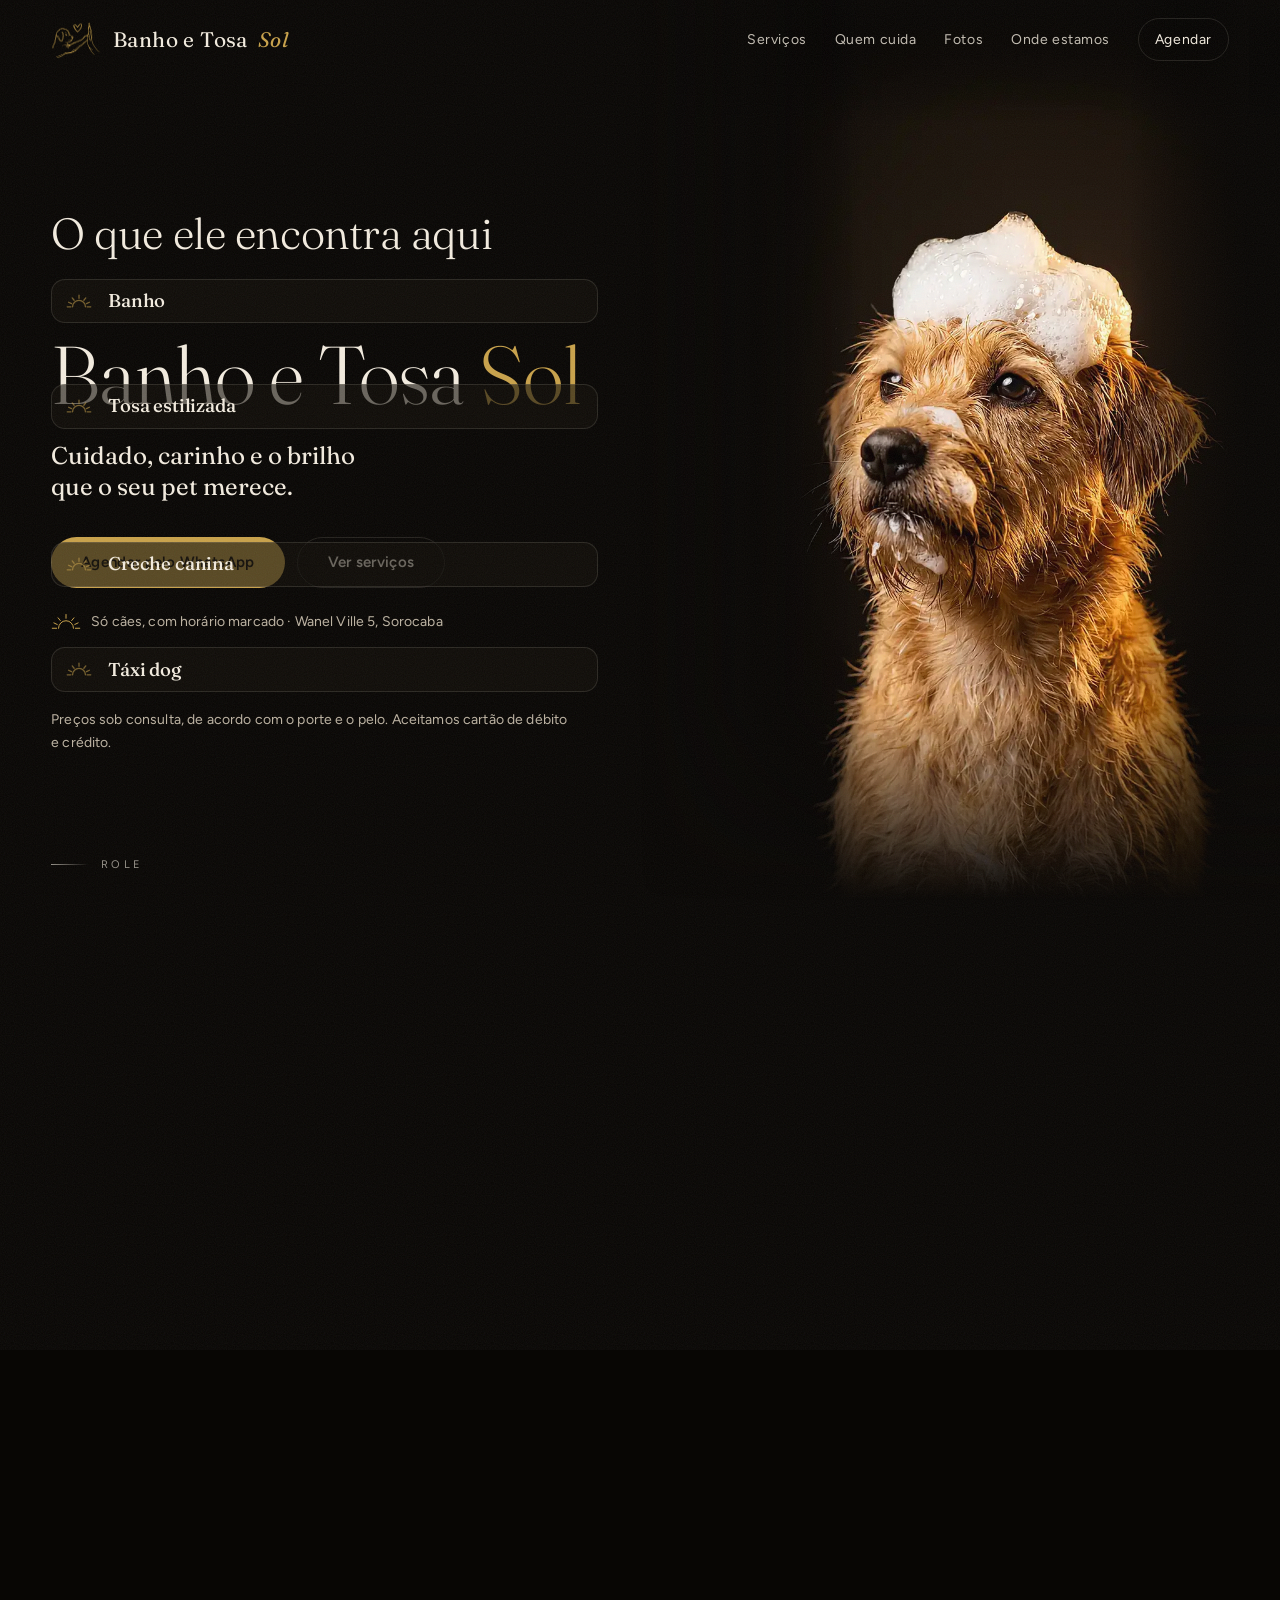
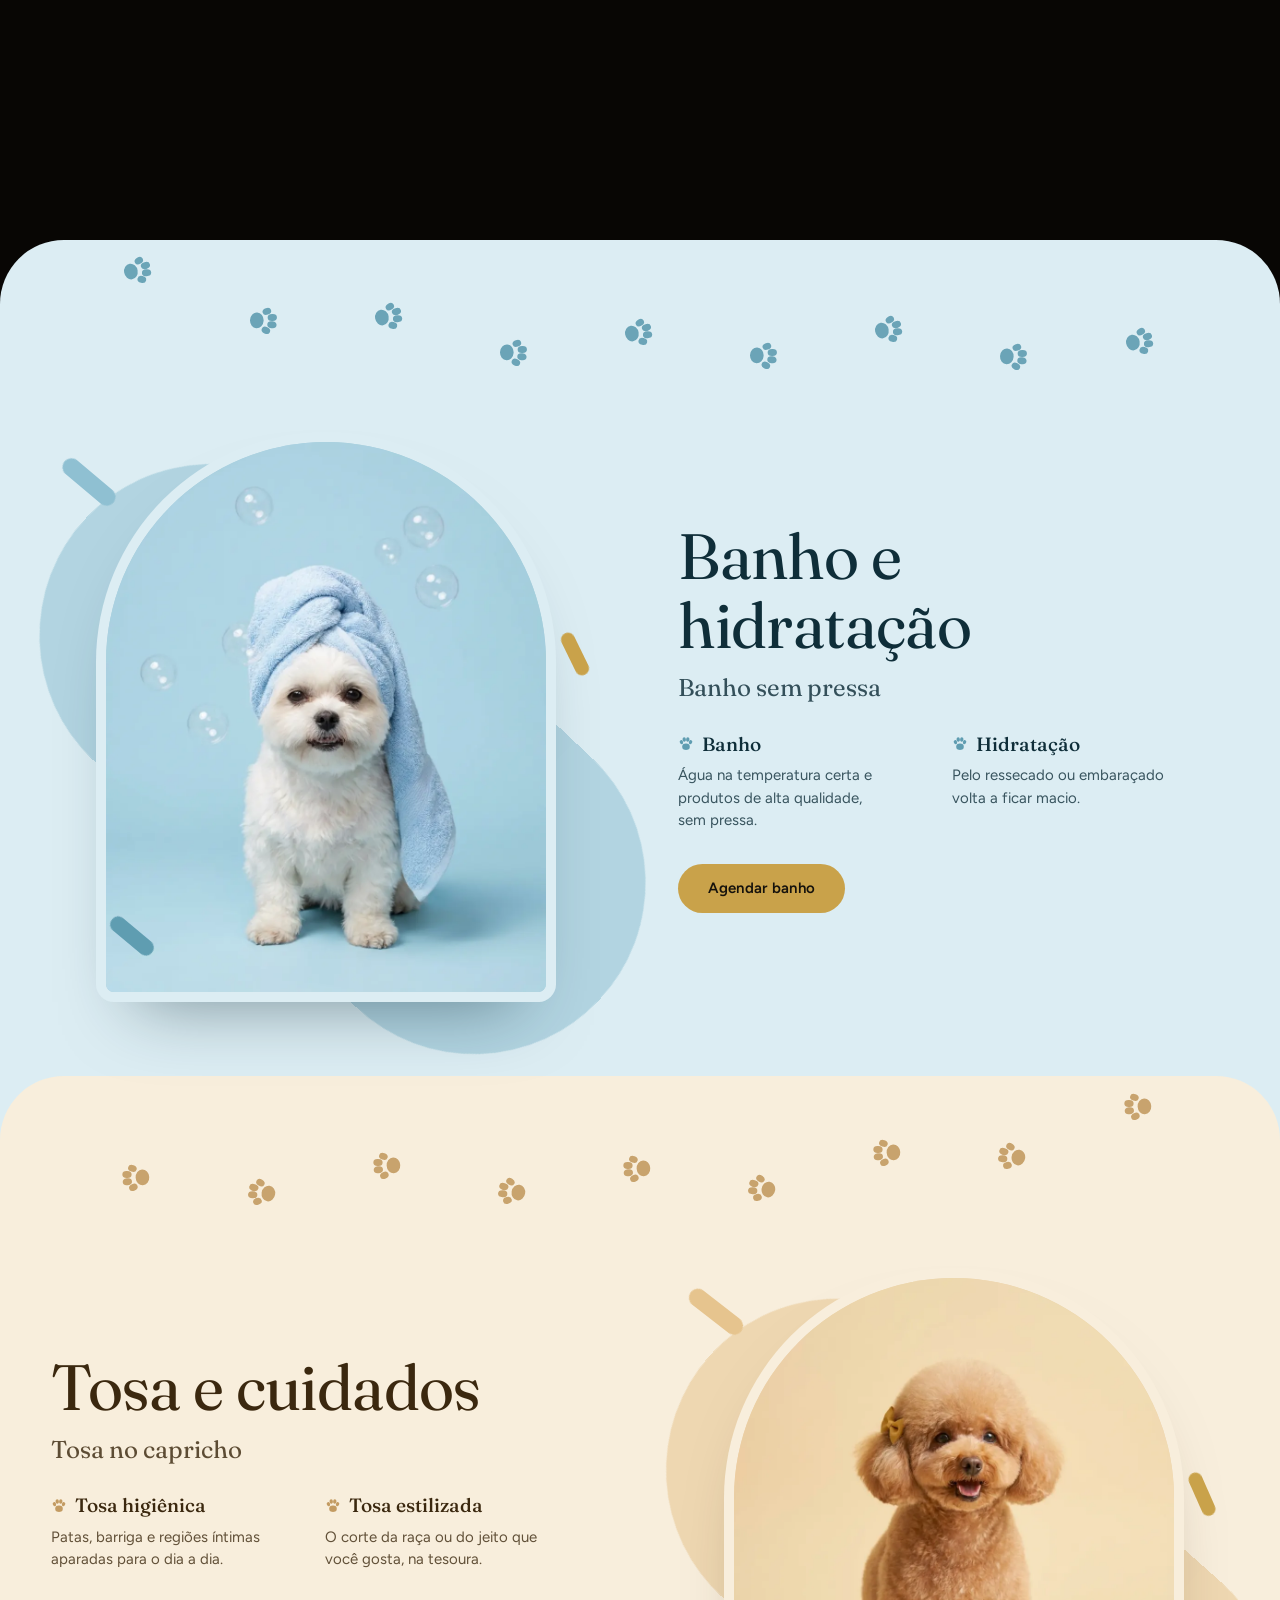
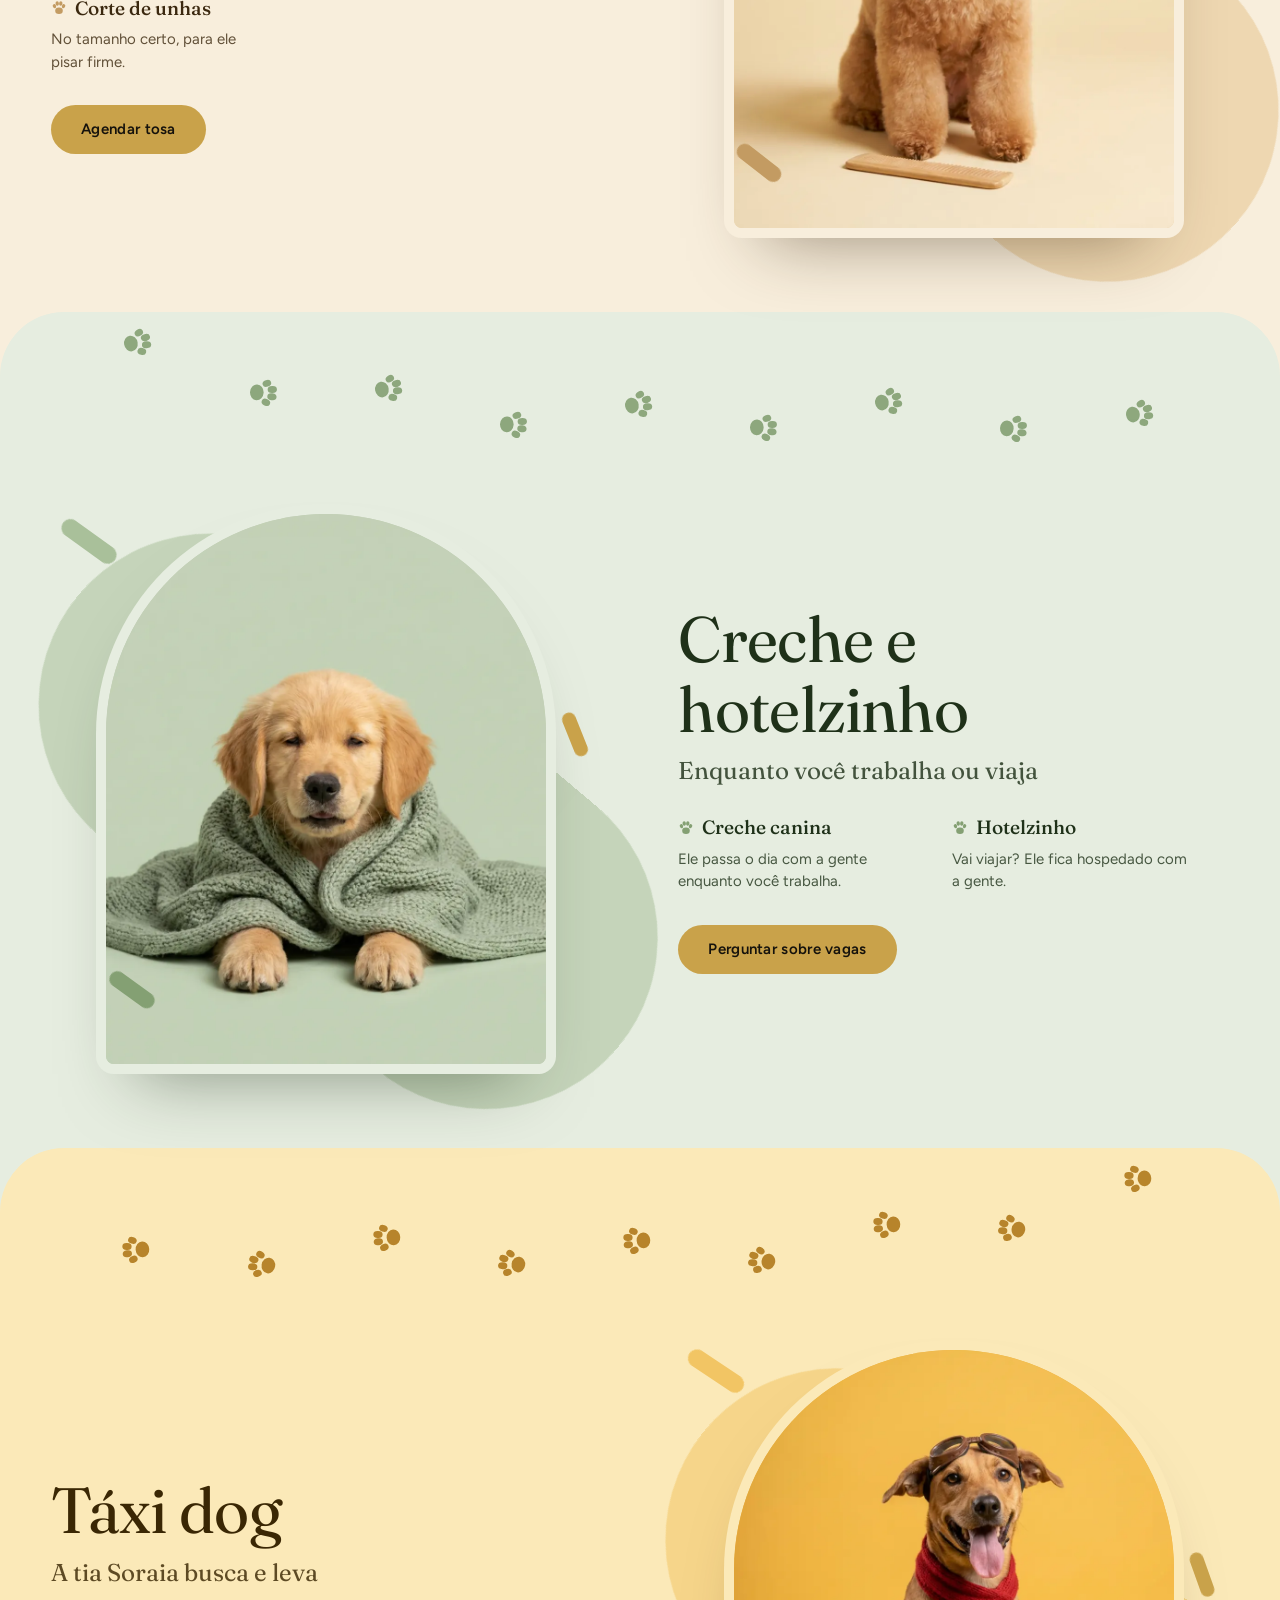
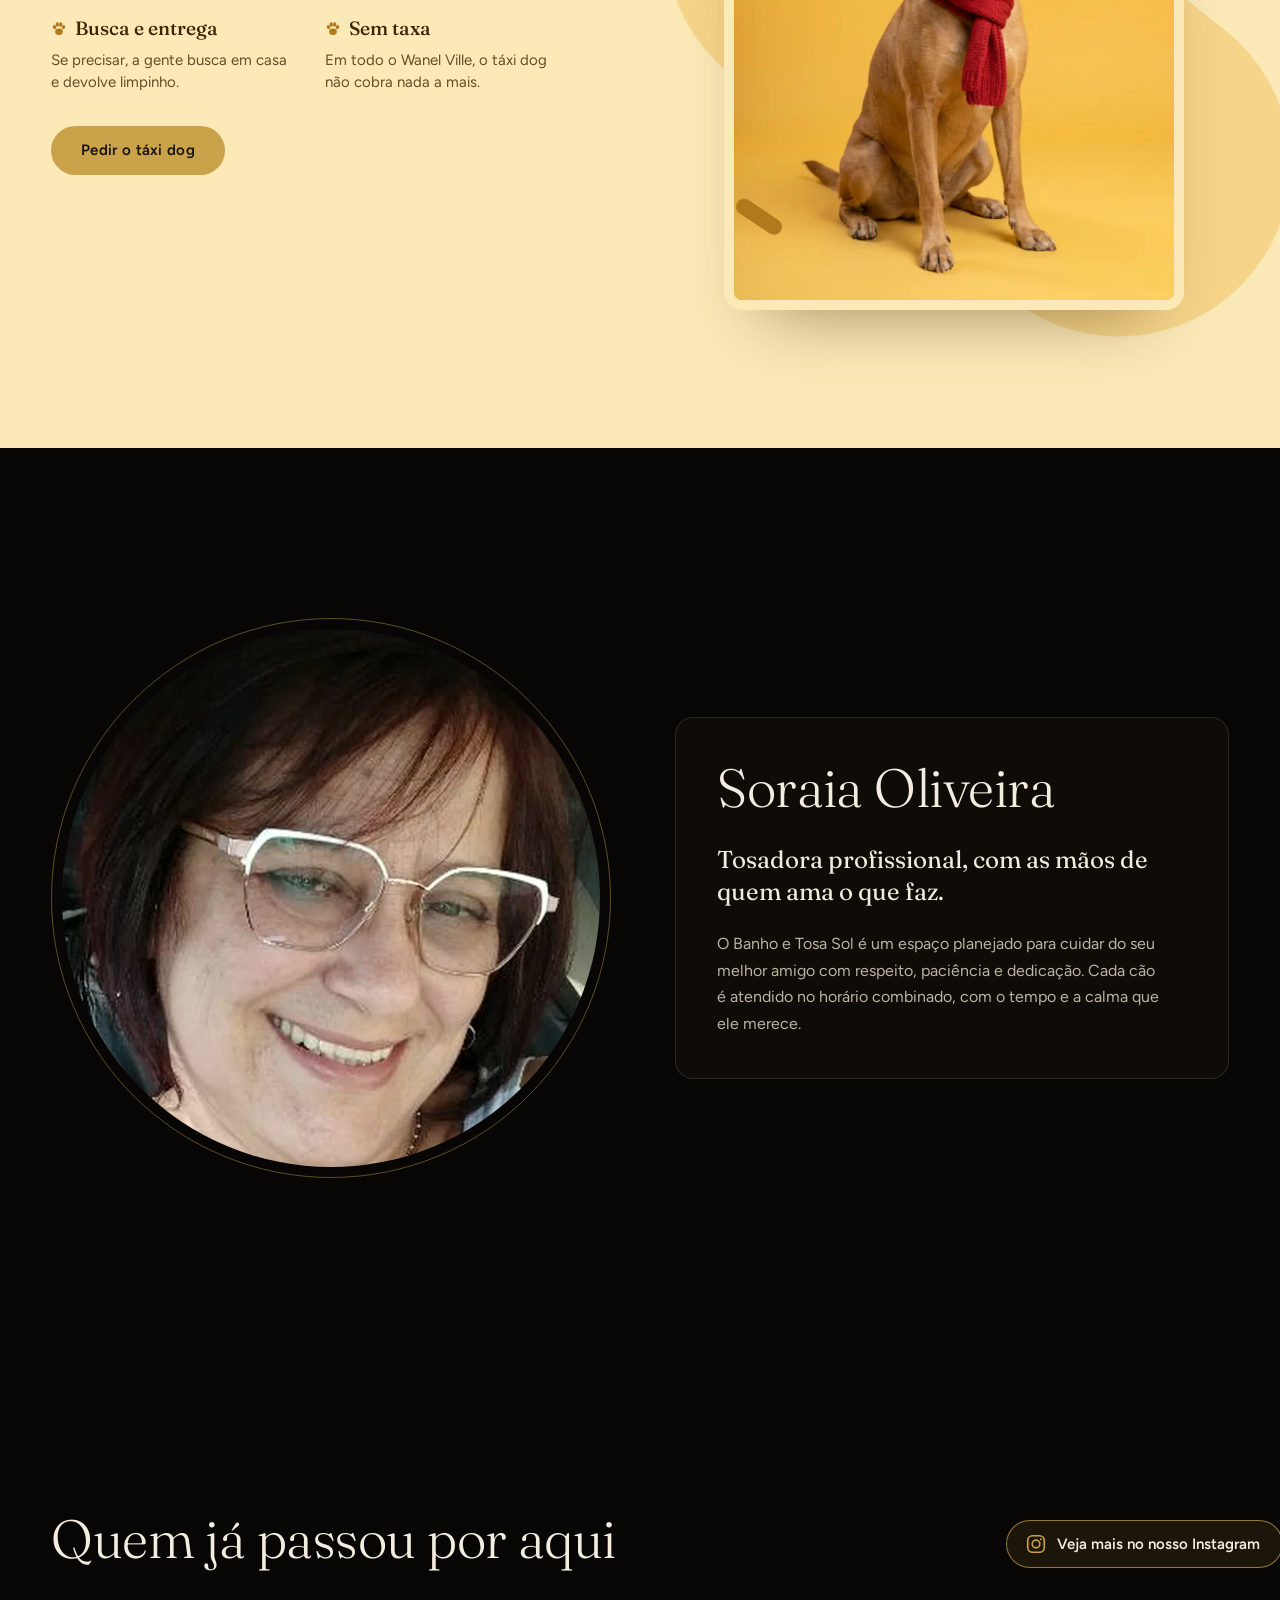
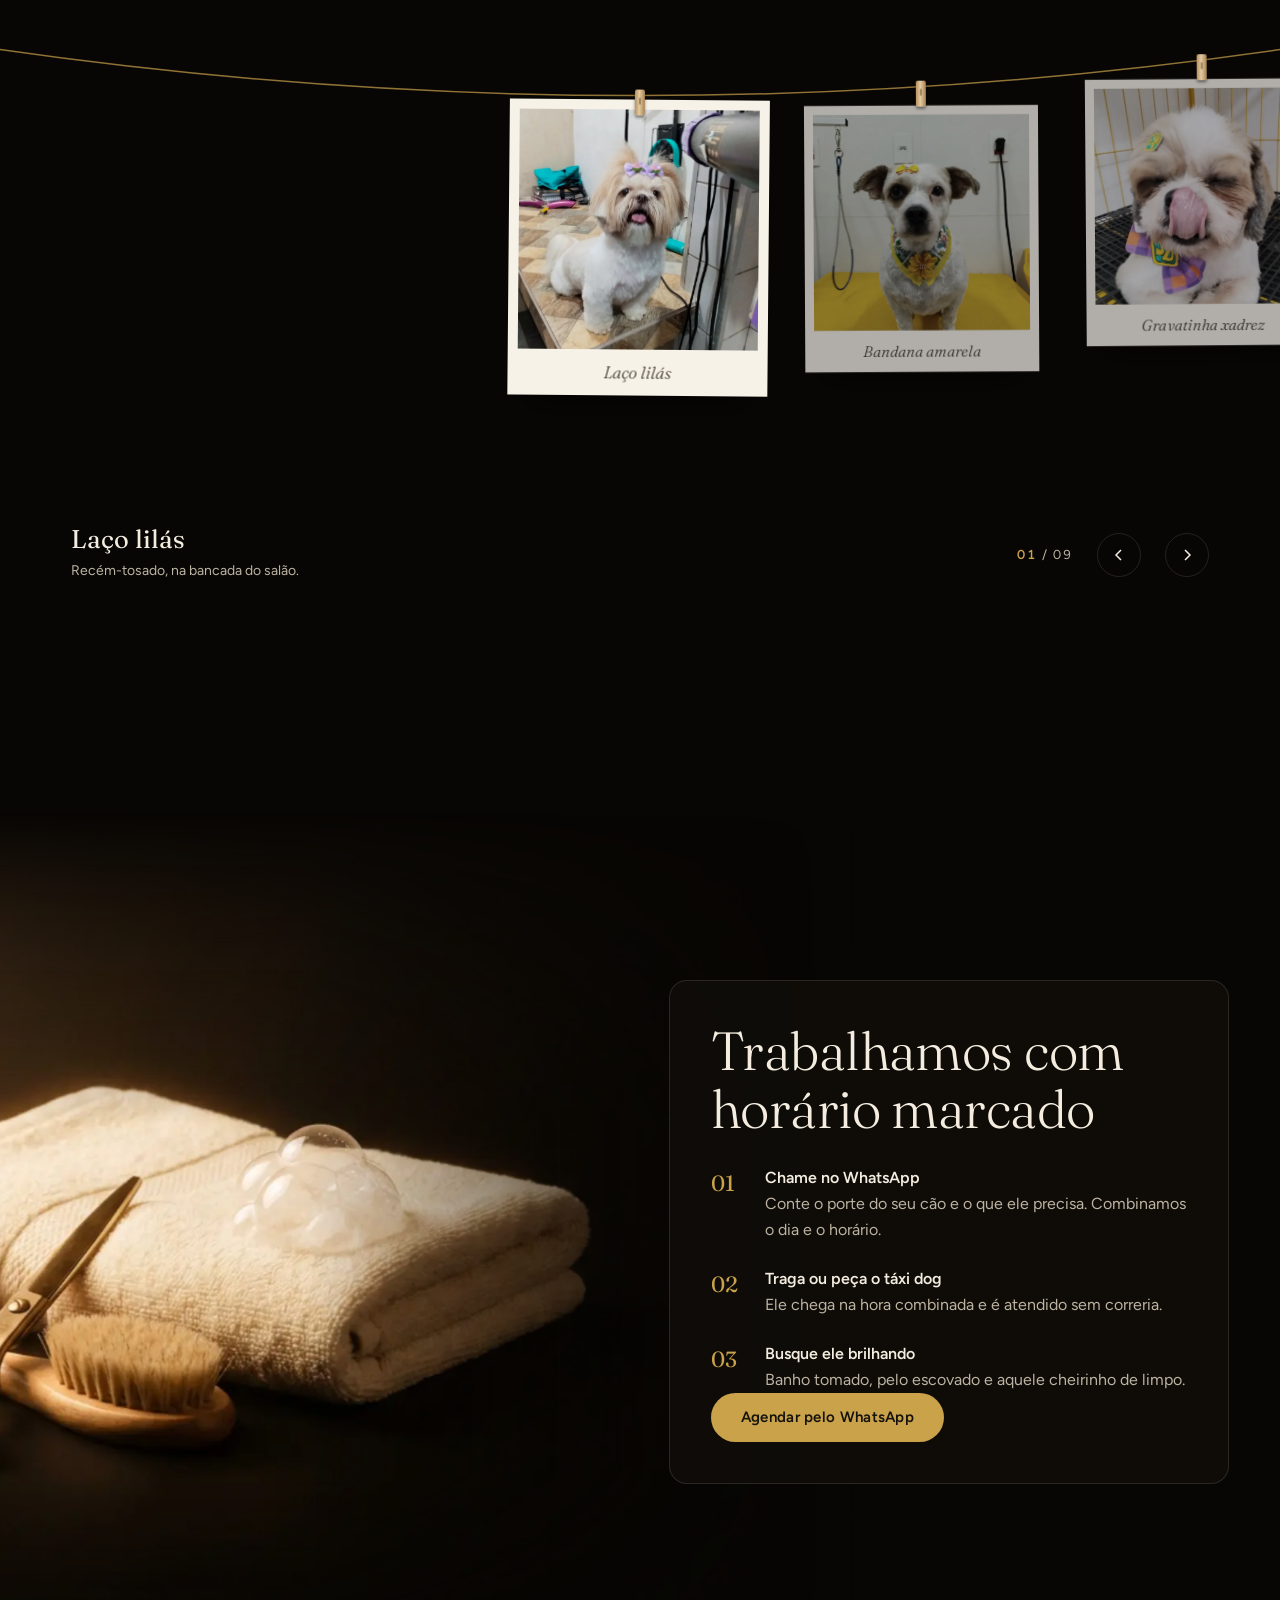
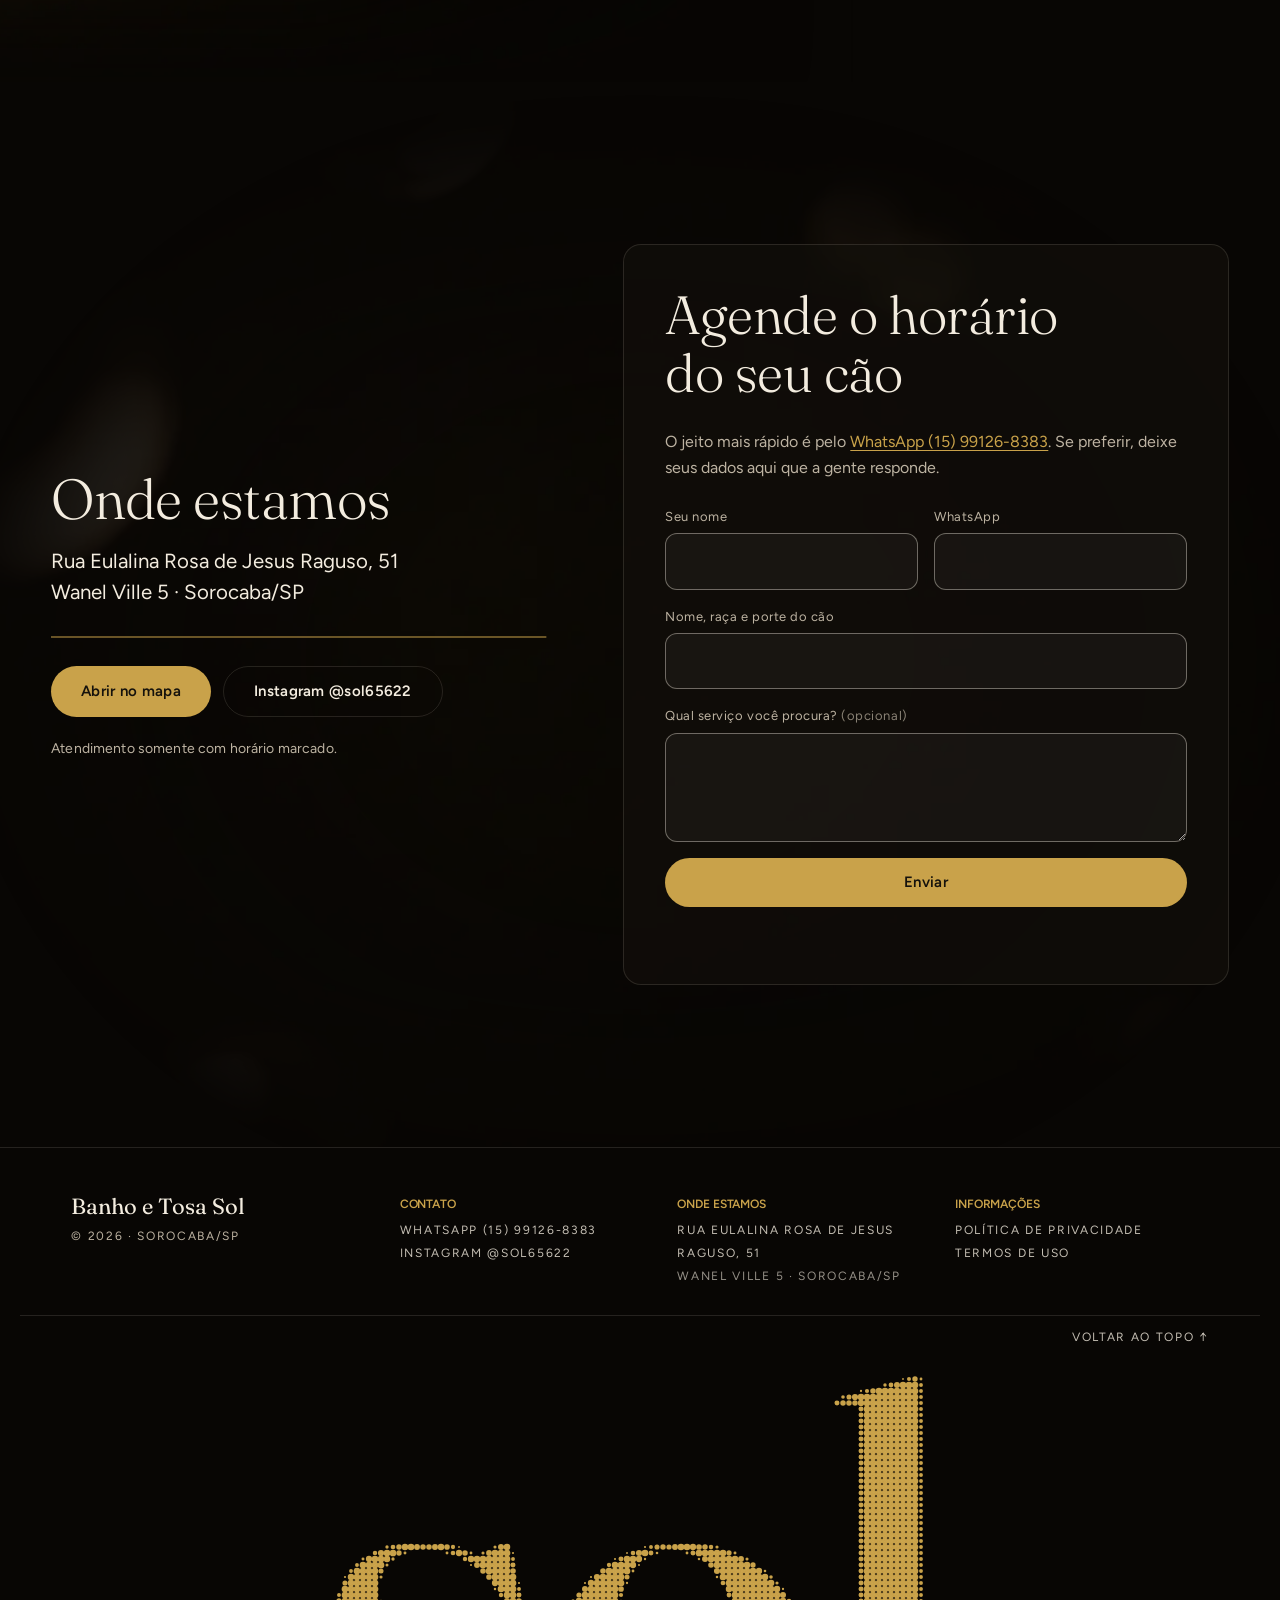
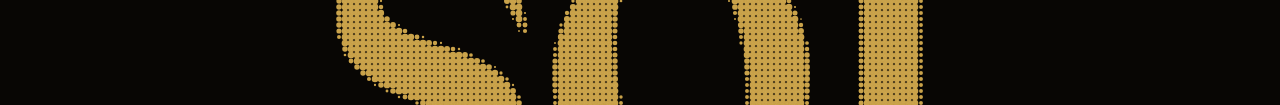
==== index.html @ e23029cb "Visual: varal de polaroids, mural dos tutores e rodapé com a palavra em retícula - Galeria vira um v" ====
<!doctype html>
<html lang="pt-BR">
<head>
  <meta charset="utf-8">
  <meta name="viewport" content="width=device-width, initial-scale=1, viewport-fit=cover">
  <title>Banho e tosa para cães em Sorocaba | Banho e Tosa Sol</title>
  <meta name="description" content="Banho, tosa higiênica e estilizada, hidratação, corte de unhas, creche, hotelzinho e táxi dog para cães. Atendimento com horário marcado no Wanel Ville 5, Sorocaba/SP.">
  <meta property="og:title" content="Banho e tosa para cães em Sorocaba | Banho e Tosa Sol">
  <meta property="og:description" content="Cuidado, carinho e o brilho que o seu pet merece. Banho e tosa para cães no Wanel Ville 5, Sorocaba.">
  <!-- Endereço do ar: se mudar de domínio, trocar aqui, no canonical e no og:image -->
  <link rel="canonical" href="https://banhoetosasol.netlify.app/">
  <meta property="og:url" content="https://banhoetosasol.netlify.app/">
  <meta property="og:image" content="https://banhoetosasol.netlify.app/assets/img/og.jpg">
  <meta property="og:image:width" content="1200">
  <meta property="og:image:height" content="630">
  <meta property="og:type" content="website">
  <meta property="og:locale" content="pt_BR">
  <meta name="theme-color" content="#080604">
  <link rel="icon" href="assets/favicon.png" type="image/png">
  <link rel="preconnect" href="https://fonts.googleapis.com">
  <link rel="preconnect" href="https://fonts.gstatic.com" crossorigin>
  <!-- Fontes sem segurar a primeira tela: o texto aparece na fonte do sistema e troca quando a fonte chega -->
  <link rel="preload" as="style" href="https://fonts.googleapis.com/css2?family=Fraunces:ital,opsz,wght@0,9..144,300;0,9..144,500;1,9..144,300&family=Figtree:wght@400;500;600&display=swap">
  <link rel="stylesheet" href="https://fonts.googleapis.com/css2?family=Fraunces:ital,opsz,wght@0,9..144,300;0,9..144,500;1,9..144,300&family=Figtree:wght@400;500;600&display=swap" media="print" onload="this.media='all'">
  <noscript><link rel="stylesheet" href="https://fonts.googleapis.com/css2?family=Fraunces:ital,opsz,wght@0,9..144,300;0,9..144,500;1,9..144,300&family=Figtree:wght@400;500;600&display=swap"></noscript>
  <link rel="preload" as="image" href="assets/frames/desktop/f_0001.webp" media="(min-width: 861px)">
  <link rel="preload" as="image" href="assets/frames/mobile/f_0001.webp" media="(max-width: 860px)">
  <link rel="stylesheet" href="estilo.css">
  <script type="application/ld+json">
  {
    "@context": "https://schema.org",
    "@type": "PetStore",
    "name": "Banho e Tosa Sol",
    "description": "Banho, tosa, hidratação, corte de unhas, creche, hotelzinho e táxi dog para cães, com horário marcado.",
    "url": "https://banhoetosasol.netlify.app/",
    "image": "https://banhoetosasol.netlify.app/assets/img/og.jpg",
    "logo": "https://banhoetosasol.netlify.app/assets/logo-traco.png",
    "paymentAccepted": "Cartão de débito, cartão de crédito",
    "areaServed": "Sorocaba, SP",
    "telephone": "+55 15 99126-8383",
    "address": {
      "@type": "PostalAddress",
      "streetAddress": "Rua Eulalina Rosa de Jesus Raguso, 51, Wanel Ville 5",
      "addressLocality": "Sorocaba",
      "addressRegion": "SP",
      "addressCountry": "BR"
    },
    "sameAs": ["https://instagram.com/sol65622"]
  }
  </script>
</head>
<body>
<a class="pular" href="#main">Pular para o conteúdo</a>

<svg width="0" height="0" style="position:absolute" aria-hidden="true">
  <symbol id="pata" viewBox="0 0 40 40">
    <ellipse cx="20" cy="27" rx="9.5" ry="8.2"/>
    <ellipse cx="8.6" cy="15.5" rx="4.1" ry="5.3" transform="rotate(-22 8.6 15.5)"/>
    <ellipse cx="15.6" cy="8.6" rx="4.2" ry="5.6" transform="rotate(-7 15.6 8.6)"/>
    <ellipse cx="24.4" cy="8.6" rx="4.2" ry="5.6" transform="rotate(7 24.4 8.6)"/>
    <ellipse cx="31.4" cy="15.5" rx="4.1" ry="5.3" transform="rotate(22 31.4 15.5)"/>
  </symbol>
  <symbol id="sol" viewBox="0 0 48 28">
    <g fill="none" stroke="currentColor" stroke-width="1.6" stroke-linecap="round">
      <path d="M12 24a12 12 0 0 1 24 0"/>
      <path d="M24 2v6M11.3 7.3l3.6 4.4M36.7 7.3l-3.6 4.4M4.6 15.4l5.4 2.6M43.4 15.4 38 18M2 24h7M39 24h7"/>
    </g>
  </symbol>
</svg>

<header class="topo">
  <a href="#inicio" class="marca" aria-label="Banho e Tosa Sol, início">
    <img src="assets/logo-traco.png" alt="" class="marca-logo" width="200" height="153">
    <span class="marca-texto">Banho e Tosa <em>Sol</em></span>
  </a>
  <nav class="menu" aria-label="Seções">
    <a href="#servicos">Serviços</a>
    <a href="#quem-cuida">Quem cuida</a>
    <a href="#galeria">Fotos</a>
    <a href="#onde">Onde estamos</a>
    <a href="#contato" class="menu-cta">Agendar</a>
  </nav>
</header>

<main id="main" tabindex="-1">

  <!-- PALCO: o cachorro fica fixo à direita; a rolagem toca o vídeo em que os olhos descem
       acompanhando os cards de serviço que entram à esquerda, de cima para baixo. -->
  <section id="inicio" class="palco" aria-label="Banho e Tosa Sol e serviços">
    <div class="palco-fixo">

      <div class="cao" aria-hidden="true">
        <canvas class="cao-canvas"></canvas>
        <div class="cao-vinheta"></div>
      </div>

      <div class="palco-texto">
        <div class="abertura" data-ate="0.14">
          <h1>Banho e Tosa <span class="ouro">Sol</span></h1>
          <p class="apoio">Cuidado, carinho e o brilho que o seu pet merece.</p>
          <div class="acoes">
            <a class="botao" data-whats href="#contato">Agendar pelo WhatsApp</a>
            <a class="botao botao--linha" href="#servicos">Ver serviços</a>
          </div>
          <p class="nota"><svg class="sol-icone"><use href="#sol"/></svg>Só cães, com horário marcado · Wanel Ville 5, Sorocaba</p>
        </div>

        <div id="servicos" class="servicos" data-de="0.16">
          <div class="servicos-cabeca">
            <h2>O que ele encontra aqui</h2>
          </div>
          <ol class="lista-servicos">
            <li class="servico"><h3>Banho</h3><p><span>Água na temperatura certa e produtos de alta qualidade, sem pressa.</span></p></li>
            <li class="servico"><h3>Tosa higiênica</h3><p><span>Patas, barriga e regiões íntimas aparadas para o dia a dia ficar mais limpo.</span></p></li>
            <li class="servico"><h3>Tosa estilizada</h3><p><span>O corte da raça ou do jeito que você gosta, feito com tesoura e capricho.</span></p></li>
            <li class="servico"><h3>Hidratação</h3><p><span>Para o pelo ressecado ou embaraçado voltar a ficar macio.</span></p></li>
            <li class="servico"><h3>Corte de unhas</h3><p><span>Unhas no tamanho certo, para ele pisar firme e sem desconforto.</span></p></li>
            <li class="servico"><h3>Creche canina</h3><p><span>Seu cão passa o dia com a gente enquanto você trabalha.</span></p></li>
            <li class="servico"><h3>Hotelzinho</h3><p><span>Vai viajar? Ele fica hospedado com a gente.</span></p></li>
            <li class="servico"><h3>Táxi dog</h3><p><span>Se precisar, a tia Soraia busca e leva o seu cão. Sem taxa no Wanel Ville.</span></p></li>
          </ol>
          <p class="nota servicos-nota">Preços sob consulta, de acordo com o porte e o pelo. Aceitamos cartão de débito e crédito.</p>
        </div>
      </div>

      <div class="dica" aria-hidden="true"><span></span>role</div>
    </div>
  </section>

  <!-- CAPÍTULOS: cada grupo de serviço num "cômodo" colorido; trilha de patinhas na passagem -->
  <section class="capitulos" aria-label="Serviços em detalhe">
    <article class="cap cap--banho" aria-labelledby="cap-banho-titulo">
      <div class="trilha" aria-hidden="true"></div>
      <div class="cap-grade">
        <figure class="cap-foto"><span class="cap-capsula" aria-hidden="true"></span><span class="cap-pilula cap-pilula--1" aria-hidden="true"></span><span class="cap-pilula cap-pilula--2" aria-hidden="true"></span><span class="cap-pilula cap-pilula--3" aria-hidden="true"></span><div class="cap-arco"><img src="assets/img/cap-banho.webp" alt="Shih-tzu branco com uma toalha azul enrolada como turbante, cercado de bolhas de sabão" width="960" height="1200" loading="lazy" decoding="async"></div></figure>
        <div class="cap-texto">
          <h2 id="cap-banho-titulo">Banho e hidratação</h2>
          <p class="cap-lema">Banho sem pressa</p>
          <dl class="cap-servicos"><div><dt>Banho</dt><dd>Água na temperatura certa e produtos de alta qualidade, sem pressa.</dd></div><div><dt>Hidratação</dt><dd>Pelo ressecado ou embaraçado volta a ficar macio.</dd></div></dl>
          <a class="botao botao--tinta" data-whats data-msg="Olá! Quero agendar um banho para o meu cão." href="#contato">Agendar banho</a>
        </div>
      </div>
    </article>
    <article class="cap cap--tosa cap--inverso" aria-labelledby="cap-tosa-titulo">
      <div class="trilha" aria-hidden="true"></div>
      <div class="cap-grade">
        <figure class="cap-foto"><span class="cap-capsula" aria-hidden="true"></span><span class="cap-pilula cap-pilula--1" aria-hidden="true"></span><span class="cap-pilula cap-pilula--2" aria-hidden="true"></span><span class="cap-pilula cap-pilula--3" aria-hidden="true"></span><div class="cap-arco"><img src="assets/img/cap-tosa.webp" alt="Poodle caramelo recém-tosado, com um lacinho amarelo, sentado ao lado de um pente de madeira" width="960" height="1200" loading="lazy" decoding="async"></div></figure>
        <div class="cap-texto">
          <h2 id="cap-tosa-titulo">Tosa e cuidados</h2>
          <p class="cap-lema">Tosa no capricho</p>
          <dl class="cap-servicos"><div><dt>Tosa higiênica</dt><dd>Patas, barriga e regiões íntimas aparadas para o dia a dia.</dd></div><div><dt>Tosa estilizada</dt><dd>O corte da raça ou do jeito que você gosta, na tesoura.</dd></div><div><dt>Corte de unhas</dt><dd>No tamanho certo, para ele pisar firme.</dd></div></dl>
          <a class="botao botao--tinta" data-whats data-msg="Olá! Quero agendar uma tosa para o meu cão." href="#contato">Agendar tosa</a>
        </div>
      </div>
    </article>
    <article class="cap cap--creche" aria-labelledby="cap-creche-titulo">
      <div class="trilha" aria-hidden="true"></div>
      <div class="cap-grade">
        <figure class="cap-foto"><span class="cap-capsula" aria-hidden="true"></span><span class="cap-pilula cap-pilula--1" aria-hidden="true"></span><span class="cap-pilula cap-pilula--2" aria-hidden="true"></span><span class="cap-pilula cap-pilula--3" aria-hidden="true"></span><div class="cap-arco"><img src="assets/img/cap-creche.webp" alt="Filhote de golden retriever enrolado numa manta verde de tricô, quase dormindo" width="960" height="1200" loading="lazy" decoding="async"></div></figure>
        <div class="cap-texto">
          <h2 id="cap-creche-titulo">Creche e hotelzinho</h2>
          <p class="cap-lema">Enquanto você trabalha ou viaja</p>
          <dl class="cap-servicos"><div><dt>Creche canina</dt><dd>Ele passa o dia com a gente enquanto você trabalha.</dd></div><div><dt>Hotelzinho</dt><dd>Vai viajar? Ele fica hospedado com a gente.</dd></div></dl>
          <a class="botao botao--tinta" data-whats data-msg="Olá! Quero saber sobre vagas na creche ou no hotelzinho." href="#contato">Perguntar sobre vagas</a>
        </div>
      </div>
    </article>
    <article class="cap cap--taxi cap--inverso" aria-labelledby="cap-taxi-titulo">
      <div class="trilha" aria-hidden="true"></div>
      <div class="cap-grade">
        <figure class="cap-foto"><span class="cap-capsula" aria-hidden="true"></span><span class="cap-pilula cap-pilula--1" aria-hidden="true"></span><span class="cap-pilula cap-pilula--2" aria-hidden="true"></span><span class="cap-pilula cap-pilula--3" aria-hidden="true"></span><div class="cap-arco"><img src="assets/img/cap-taxi.webp" alt="Vira-lata caramelo de óculos de aviador na cabeça e lencinho vermelho, pronto para passear" width="960" height="1200" loading="lazy" decoding="async"></div></figure>
        <div class="cap-texto">
          <h2 id="cap-taxi-titulo">Táxi dog</h2>
          <p class="cap-lema">A tia Soraia busca e leva</p>
          <dl class="cap-servicos"><div><dt>Busca e entrega</dt><dd>Se precisar, a gente busca em casa e devolve limpinho.</dd></div><div><dt>Sem taxa</dt><dd>Em todo o Wanel Ville, o táxi dog não cobra nada a mais.</dd></div></dl>
          <a class="botao botao--tinta" data-whats data-msg="Olá! Quero pedir o táxi dog para o meu cão." href="#contato">Pedir o táxi dog</a>
        </div>
      </div>
    </article>
  </section>

  <!-- QUEM CUIDA -->
  <section id="quem-cuida" class="secao">
    <div class="secao-grade secao-grade--retrato">
      <figure class="retrato revelar">
        <img src="assets/img/soraia.webp" alt="Soraia Oliveira, tosadora do Banho e Tosa Sol, sorrindo" width="720" height="720" loading="lazy">
      </figure>
      <div class="painel revelar">
        <h2>Soraia Oliveira</h2>
        <p class="destaque">Tosadora profissional, com as mãos de quem ama o que faz.</p>
        <p>O Banho e Tosa Sol é um espaço planejado para cuidar do seu melhor amigo com respeito, paciência e dedicação. Cada cão é atendido no horário combinado, com o tempo e a calma que ele merece.</p>
      </div>
    </div>
  </section>

  <!-- GALERIA: fotos de clientes (trocar cada .foto--vazia por uma foto real, ver comentário abaixo) -->
  <section id="galeria" class="secao secao--galeria" aria-labelledby="galeria-titulo">
    <div class="galeria-cabeca">
      <h2 id="galeria-titulo">Quem já passou por aqui</h2>
      <div class="galeria-controles">
        <a class="galeria-insta" href="https://instagram.com/sol65622" target="_blank" rel="noopener"><svg viewBox="0 0 24 24" aria-hidden="true"><rect x="3" y="3" width="18" height="18" rx="5.2"/><circle cx="12" cy="12" r="4.2"/><circle cx="17.3" cy="6.7" r="1.1" class="ponto"/></svg>Veja mais no nosso Instagram</a>
</div>
    </div>
    <!-- VARAL: as fotos ficam penduradas num fio que cede no meio. Para trocar uma foto, troque o <figure> inteiro
         (a imagem fica cortada num quadrado pelo meio; o texto da margem é a <figcaption>, a legenda vai em data-legenda). -->
    <div class="varal" tabindex="0" role="region" aria-roledescription="carrossel" aria-label="Fotos de cães atendidos e posts de datas especiais">
      <svg class="varal-fio" aria-hidden="true"><path fill="none" stroke-width="1.5" stroke-linecap="round"/></svg>
      <figure class="varal-foto" data-legenda="Recém-tosado, na bancada do salão.">
        <div class="varal-papel"><div class="varal-img"><img src="assets/img/galeria/p01.webp" alt="Shih-tzu de pelo claro com laço lilás, recém-tosado, sentado na bancada do salão" width="800" height="1000" loading="lazy" decoding="async" draggable="false"></div><figcaption class="varal-nota">Laço lilás</figcaption></div>
        <span class="varal-pregador" aria-hidden="true"></span>
      </figure>
      <figure class="varal-foto" data-legenda="Pronto para ir para casa, ainda na mesa de banho.">
        <div class="varal-papel"><div class="varal-img"><img src="assets/img/galeria/p04.webp" alt="Cão branco de orelhas marrons com bandana amarela, sentado na mesa de banho" width="800" height="1000" loading="lazy" decoding="async" draggable="false"></div><figcaption class="varal-nota">Bandana amarela</figcaption></div>
        <span class="varal-pregador" aria-hidden="true"></span>
      </figure>
      <figure class="varal-foto" data-legenda="Lambendo o focinho depois do banho.">
        <div class="varal-papel"><div class="varal-img"><img src="assets/img/galeria/p05.webp" alt="Shih-tzu branco e caramelo lambendo o focinho, com gravatinha xadrez lilás" width="800" height="1000" loading="lazy" decoding="async" draggable="false"></div><figcaption class="varal-nota">Gravatinha xadrez</figcaption></div>
        <span class="varal-pregador" aria-hidden="true"></span>
      </figure>
      <figure class="varal-foto" data-legenda="De pé na mesa de banho, já escovado.">
        <div class="varal-papel"><div class="varal-img"><img src="assets/img/galeria/p09.webp" alt="Shih-tzu preto e branco com bandana verde, em pé na mesa de banho amarela" width="800" height="1000" loading="lazy" decoding="async" draggable="false"></div><figcaption class="varal-nota">Bandana verde</figcaption></div>
        <span class="varal-pregador" aria-hidden="true"></span>
      </figure>
      <figure class="varal-foto" data-legenda="Chapéu de bruxa e capa laranja no @sol65622.">
        <div class="varal-papel"><div class="varal-img"><img src="assets/img/galeria/p16.webp" alt="Shih-tzu cinza com chapéu de bruxa e capa laranja, em post de Halloween" width="800" height="1000" loading="lazy" decoding="async" draggable="false"></div><figcaption class="varal-nota">Halloween</figcaption></div>
        <span class="varal-pregador" aria-hidden="true"></span>
      </figure>
      <figure class="varal-foto" data-legenda="Gola colorida no post do @sol65622.">
        <div class="varal-papel"><div class="varal-img"><img src="assets/img/galeria/p22.webp" alt="Shih-tzu branco e caramelo com gola colorida, em post de Dia das Crianças" width="800" height="1000" loading="lazy" decoding="async" draggable="false"></div><figcaption class="varal-nota">Dia das Crianças</figcaption></div>
        <span class="varal-pregador" aria-hidden="true"></span>
      </figure>
      <figure class="varal-foto" data-legenda="Chapéu e capa roxos de bruxa.">
        <div class="varal-papel"><div class="varal-img"><img src="assets/img/galeria/p20.webp" alt="Shih-tzu preto e branco com chapéu e capa roxos de bruxa, em post de Halloween" width="800" height="1000" loading="lazy" decoding="async" draggable="false"></div><figcaption class="varal-nota">Halloween</figcaption></div>
        <span class="varal-pregador" aria-hidden="true"></span>
      </figure>
      <figure class="varal-foto" data-legenda="Gravata-borboleta azul e amarela.">
        <div class="varal-papel"><div class="varal-img"><img src="assets/img/galeria/p19.webp" alt="Shih-tzu com gravata-borboleta azul e amarela, em post de Dia dos Pais" width="800" height="1000" loading="lazy" decoding="async" draggable="false"></div><figcaption class="varal-nota">Dia dos Pais</figcaption></div>
        <span class="varal-pregador" aria-hidden="true"></span>
      </figure>
      <figure class="varal-foto" data-legenda="Bandana vermelha no post do @sol65622.">
        <div class="varal-papel"><div class="varal-img"><img src="assets/img/galeria/p21.webp" alt="Shih-tzu com bandana vermelha, em post de Dia dos Pais" width="800" height="1000" loading="lazy" decoding="async" draggable="false"></div><figcaption class="varal-nota">Dia dos Pais</figcaption></div>
        <span class="varal-pregador" aria-hidden="true"></span>
      </figure>
      <div class="varal-barra">
        <div class="varal-cap" aria-hidden="true"></div>
        <span class="varal-conta" aria-hidden="true"></span>
        <button type="button" class="varal-btn" data-dir="-1" aria-label="Foto anterior"><svg viewBox="0 0 16 16" aria-hidden="true"><path d="M10 3 5 8l5 5"/></svg></button>
        <button type="button" class="varal-btn" data-dir="1" aria-label="Próxima foto"><svg viewBox="0 0 16 16" aria-hidden="true"><path d="m6 3 5 5-5 5"/></svg></button>
      </div>
      <div class="sr-only" aria-live="polite"></div>
    </div>
  </section>

  <!-- MURAL: recados dos tutores em polaroids. O conteúdo vem de config.js (depoimentos). -->
  <section id="depoimentos" class="secao secao--mural" aria-labelledby="mural-titulo" hidden>
    <div class="mural-cabeca">
      <h2 id="mural-titulo">Mural dos tutores</h2>
      <p>As fotos e os recados que vocês mandam ficam aqui.<span class="so-mouse"> Arraste para mexer.</span></p>
    </div>
    <ul class="mural"></ul>
  </section>

  <!-- COMO FUNCIONA -->
  <section id="como-funciona" class="secao">
    <img class="arte arte--esquerda" src="assets/img/cuidado.webp" alt="" loading="lazy">
    <div class="secao-grade secao-grade--direita">
      <div class="painel revelar">
        <h2>Trabalhamos com horário marcado</h2>
        <ol class="passos">
          <li><strong>Chame no WhatsApp</strong><span>Conte o porte do seu cão e o que ele precisa. Combinamos o dia e o horário.</span></li>
          <li><strong>Traga ou peça o táxi dog</strong><span>Ele chega na hora combinada e é atendido sem correria.</span></li>
          <li><strong>Busque ele brilhando</strong><span>Banho tomado, pelo escovado e aquele cheirinho de limpo.</span></li>
        </ol>
        <a class="botao" data-whats href="#contato">Agendar pelo WhatsApp</a>
      </div>
    </div>
  </section>

  <!-- ONDE ESTAMOS + CONTATO, lado a lado -->
  <section id="contato" class="secao secao--contato">
    <img class="arte arte--fundo arte--suave" src="assets/img/bolhas.webp" alt="" loading="lazy">
    <div class="contato-grade">
      <div id="onde" class="onde revelar">
        <div class="onde-texto">
          <h2>Onde estamos</h2>
          <address>Rua Eulalina Rosa de Jesus Raguso, 51<br>Wanel Ville 5 · Sorocaba/SP</address>
        </div>
        <svg class="onde-linha" viewBox="0 0 400 2" preserveAspectRatio="none" aria-hidden="true"><line x1="0" y1="1" x2="400" y2="1" pathLength="1"/></svg>
        <div class="onde-acoes">
          <a class="botao" href="https://www.google.com/maps/search/?api=1&query=Rua+Eulalina+Rosa+de+Jesus+Raguso%2C+51%2C+Wanel+Ville+5%2C+Sorocaba+SP" target="_blank" rel="noopener">Abrir no mapa</a>
          <a class="botao botao--linha" href="https://instagram.com/sol65622" target="_blank" rel="noopener">Instagram @sol65622</a>
          <p class="nota">Atendimento somente com horário marcado.</p>
        </div>
      </div>
      <div class="painel painel--form revelar">
        <h2>Agende o horário do seu cão</h2>
        <p>O jeito mais rápido é pelo <a data-whats href="#contato">WhatsApp (15) 99126-8383</a>. Se preferir, deixe seus dados aqui que a gente responde.</p>
        <form class="form" novalidate>
          <div class="campo">
            <label for="f-nome">Seu nome</label>
            <input id="f-nome" name="nome" autocomplete="name" required>
          </div>
          <div class="campo">
            <label for="f-tel">WhatsApp</label>
            <input id="f-tel" name="telefone" type="tel" autocomplete="tel" inputmode="tel" required>
          </div>
          <div class="campo campo--inteiro">
            <label for="f-cao">Nome, raça e porte do cão</label>
            <input id="f-cao" name="cao" autocomplete="off" required>
          </div>
          <div class="campo campo--inteiro">
            <label for="f-msg">Qual serviço você procura? <span class="opcional">(opcional)</span></label>
            <textarea id="f-msg" name="mensagem" rows="3"></textarea>
          </div>
          <input type="text" name="_honey" class="pote" tabindex="-1" autocomplete="off" aria-hidden="true">
          <button type="submit" class="botao campo--inteiro">Enviar</button>
          <p class="form-status campo--inteiro" role="status" aria-live="polite"></p>
        </form>
      </div>
    </div>
  </section>

</main>

<!-- RODAPÉ: a palavra "sol" impressa em pontos dourados (canvas); o mouse abre os pontos e o clique solta uma onda -->
<footer class="rodape-sol" data-palavra="sol">
  <canvas aria-hidden="true"></canvas>
  <div class="rs-topo">
    <div class="rs-marca">
      <strong>Banho e Tosa Sol</strong>
      <span>© <span data-ano></span> · Sorocaba/SP</span>
    </div>
    <nav class="rs-col" aria-label="Contato">
      <h3>Contato</h3>
      <ul>
        <li><a class="rs-link" data-whats href="#contato">WhatsApp (15) 99126-8383</a></li>
        <li><a class="rs-link" href="https://instagram.com/sol65622" target="_blank" rel="noopener">Instagram @sol65622</a></li>
      </ul>
    </nav>
    <nav class="rs-col" aria-label="Endereço">
      <h3>Onde estamos</h3>
      <ul>
        <li><a class="rs-link" href="https://www.google.com/maps/search/?api=1&query=Rua+Eulalina+Rosa+de+Jesus+Raguso%2C+51%2C+Wanel+Ville+5%2C+Sorocaba+SP" target="_blank" rel="noopener">Rua Eulalina Rosa de Jesus Raguso, 51</a></li>
        <li><span class="rs-link">Wanel Ville 5 · Sorocaba/SP</span></li>
      </ul>
    </nav>
    <nav class="rs-col" aria-label="Informações">
      <h3>Informações</h3>
      <ul>
        <li><a class="rs-link" href="privacidade.html">Política de privacidade</a></li>
        <li><a class="rs-link" href="termos.html">Termos de uso</a></li>
      </ul>
    </nav>
  </div>
  <div class="rs-filete"><a class="rs-link" href="#inicio">Voltar ao topo ↑</a></div>
</footer>

<a class="whats" data-whats target="_blank" rel="noopener" aria-label="Conversar no WhatsApp">
  <svg viewBox="0 0 32 32" aria-hidden="true"><path fill="currentColor" d="M16 3C9 3 3.3 8.6 3.3 15.6c0 2.4.7 4.7 1.9 6.7L3 29l6.9-2.1c1.9 1 4 1.6 6.1 1.6 7 0 12.7-5.6 12.7-12.6S23 3 16 3Zm0 23.1c-1.9 0-3.8-.5-5.4-1.5l-.4-.2-4.1 1.2 1.3-4-.3-.4a10.4 10.4 0 0 1-1.6-5.6C5.5 9.8 10.2 5.2 16 5.2s10.5 4.6 10.5 10.4S21.8 26.1 16 26.1Zm5.8-7.8c-.3-.2-1.9-.9-2.2-1-.3-.1-.5-.2-.7.2-.2.3-.8 1-1 1.2-.2.2-.4.2-.7.1-.3-.2-1.3-.5-2.5-1.6-.9-.8-1.6-1.8-1.7-2.1-.2-.3 0-.5.1-.6l.5-.6.3-.5c.1-.2 0-.4 0-.6l-1-2.4c-.3-.6-.5-.5-.7-.5h-.6c-.2 0-.6.1-.9.4-.3.3-1.2 1.1-1.2 2.8s1.2 3.2 1.4 3.4c.2.2 2.4 3.6 5.7 5 .8.4 1.4.6 1.9.7.8.3 1.6.2 2.2.1.7-.1 1.9-.8 2.2-1.5.3-.7.3-1.4.2-1.5-.1-.2-.3-.3-.6-.4Z"/></svg>
</a>

<script src="config.js"></script>
<script src="app.js"></script>
<script src="varal.js"></script>
<script src="mural.js"></script>
<script src="rodape.js"></script>
</body>
</html>
---- estilo.css ----
/* ── Tokens: ajuste pela identidade visual do cliente ───────────────────── */
:root {
  --fundo: #080604;          /* MESMA cor usada nos prompts das imagens */
  --fundo-2: #12100c;
  --texto: #f3ecdf;
  --texto-suave: #bdb3a2;
  --acento: #c9a24a;         /* cor principal da marca */
  --acento-texto: #15120c;   /* texto sobre o acento */
  --linha: rgb(243 236 223 / 0.12);
  --painel: rgb(20 17 12 / 0.62);
  --mistura: lighten;        /* tema escuro: lighten | tema claro: multiply */

  --fonte-titulo: "Fraunces", Georgia, serif;
  --fonte-texto: "Figtree", system-ui, sans-serif;

  --raio: 18px;
  --gutter: clamp(16px, 4vw, 56px);
  --largura: 1240px;
  --ease: cubic-bezier(.2, .7, .1, 1);
}
/* Tema claro (marcas de luz, saúde, casamento etc.): troque os tokens assim
:root {
  --fundo: #f4efe7; --fundo-2: #ebe4d8; --texto: #1d1a16; --texto-suave: #5d564c;
  --linha: rgb(29 26 22 / .12); --painel: rgb(244 239 231 / .7); --mistura: multiply;
}
*/

*, *::before, *::after { box-sizing: border-box; }
html { scroll-behavior: smooth; -webkit-text-size-adjust: 100%; overflow-x: clip; }
body {
  margin: 0;
  background: var(--fundo);
  color: var(--texto);
  font: 400 clamp(16px, 1.05vw, 18px)/1.65 var(--fonte-texto);
  overflow-x: clip;
  -webkit-font-smoothing: antialiased;
}
/* Grão de filme: tira o aspecto "liso de IA" */
body::after {
  content: ""; position: fixed; inset: -50%; z-index: 90; pointer-events: none; opacity: .07;
  background-image: url("data:image/svg+xml,%3Csvg xmlns='http://www.w3.org/2000/svg' width='160' height='160'%3E%3Cfilter id='n'%3E%3CfeTurbulence type='fractalNoise' baseFrequency='.9' numOctaves='2' stitchTiles='stitch'/%3E%3C/filter%3E%3Crect width='100%25' height='100%25' filter='url(%23n)'/%3E%3C/svg%3E");
  animation: grao 1s steps(4) infinite;
}
@keyframes grao { 25% { transform: translate(-3%, 2%); } 50% { transform: translate(2%, -3%); } 75% { transform: translate(-2%, -1%); } }

img { max-width: 100%; display: block; }
a { color: inherit; }
h1, h2, h3 { font-family: var(--fonte-titulo); font-weight: 300; line-height: 1.08; margin: 0 0 .5em; letter-spacing: -.01em; text-wrap: balance; }
h1 { font-size: clamp(38px, 6.2vw, 96px); }
h2 { font-size: clamp(32px, 4.2vw, 64px); }
h3 { font-size: clamp(21px, 1.8vw, 27px); font-weight: 500; }
p { margin: 0 0 1em; color: var(--texto-suave); text-wrap: pretty; }

/* ── Topo ──────────────────────────────────────────────────────────────── */
.topo {
  position: fixed; inset: 0 0 auto; z-index: 50;
  display: flex; align-items: center; justify-content: space-between; gap: 16px;
  padding: 18px var(--gutter);
  transition: background .4s var(--ease), backdrop-filter .4s;
}
.topo.rolou { background: rgb(8 6 4 / .62); backdrop-filter: blur(14px); -webkit-backdrop-filter: blur(14px); }
.marca { text-decoration: none; display: flex; align-items: center; }
.marca-logo { height: 34px; width: auto; }
.marca-texto { font-family: var(--fonte-titulo); font-size: 22px; letter-spacing: .02em; }
.menu { display: flex; gap: 28px; align-items: center; font-size: 14px; letter-spacing: .04em; }
.menu a { text-decoration: none; opacity: .8; transition: opacity .3s; }
.menu a:hover { opacity: 1; }
.menu-cta { border: 1px solid var(--linha); padding: 9px 16px; border-radius: 999px; opacity: 1 !important; }
@media (max-width: 760px) { .menu a:not(.menu-cta) { display: none; } }

/* ── Palco: cachorro fixo à direita, texto e serviços à esquerda ─────────── */
em { font-style: italic; color: var(--acento); }
.ouro { color: var(--acento); }
.marca { gap: 12px; }
.marca-logo { height: 38px; }
.marca-texto { font-size: 21px; display: inline-flex; align-items: center; gap: 10px; }
.sol-icone { width: 30px; height: 18px; color: var(--acento); flex: none; }

.palco { position: relative; height: var(--curso, 560vh); }
.palco-fixo { position: sticky; top: 0; height: 100vh; height: 100svh; overflow: hidden; }

.cao {
  position: absolute; top: 0; right: 0; bottom: 0; width: 50vw;
  -webkit-mask-image: linear-gradient(to right, transparent 0%, #000 34%), linear-gradient(to bottom, #000 78%, transparent);
          mask-image: linear-gradient(to right, transparent 0%, #000 34%), linear-gradient(to bottom, #000 78%, transparent);
  -webkit-mask-composite: source-in; mask-composite: intersect;
}
.cao { background: url("assets/img/cao-poster.webp") right 5% top / auto 100% no-repeat; }
.cao-canvas { position: absolute; inset: 0; width: 100%; height: 100%; }
.cao-vinheta { display: none; }

.palco-texto {
  position: absolute; inset: 0 auto 0 0; width: min(600px, 52vw);
  padding: 96px 0 32px var(--gutter);
  display: grid; grid-template-rows: minmax(0, 1fr); align-items: center;
}
.abertura, .servicos { grid-area: 1 / 1; min-height: 0; transition: opacity .7s var(--ease), transform .9s var(--ease), filter .7s var(--ease); }
.abertura.fora { opacity: 0; transform: translateY(-28px); filter: blur(6px); pointer-events: none; }
.servicos:not(.dentro) { opacity: 0; transform: translateY(28px); pointer-events: none; }
.servicos:not(.dentro) .servico { transition: none; }
/* A lista ocupa no máximo o espaço que sobra; se não couber, rola sozinha com o card atual (app.js) */
.servicos { max-height: 100%; display: flex; flex-direction: column; }
.servicos-cabeca, .servicos-nota { flex: none; }

.abertura h1 { font-size: clamp(46px, 6.4vw, 104px); margin-bottom: .25em; }
.apoio { font-family: var(--fonte-titulo); font-size: clamp(21px, 1.9vw, 30px); line-height: 1.3; color: var(--texto); margin: 0 0 34px; max-width: 20ch; }
.acoes { display: flex; flex-wrap: wrap; gap: 12px; }
.nota { display: flex; align-items: center; gap: 10px; font-size: 14px; letter-spacing: .01em; color: var(--texto-suave); margin: 22px 0 0; }

.servicos-cabeca h2 { font-size: clamp(30px, 3.4vw, 50px); margin-bottom: clamp(12px, 2.2vh, 24px); }
.lista-servicos { min-height: 0; overflow: hidden; list-style: none; margin: 0; padding: 2px 2px 2px 0; display: grid; align-content: start; gap: clamp(4px, .9vh, 10px); counter-reset: s; }
.servico {
  counter-increment: s;
  display: grid; grid-template-columns: 26px 1fr; column-gap: 16px; align-items: center;
  padding: clamp(8px, 1.25vh, 14px) 18px clamp(8px, 1.25vh, 14px) 14px;
  border: 1px solid var(--linha); border-radius: 14px; background: var(--painel);
  opacity: 0; transform: translateX(-18px);
  transition: opacity .6s var(--ease), transform .7s var(--ease), border-color .5s, background .5s;
}
.servico::before { content: ""; grid-row: span 2; align-self: center; width: 26px; height: 15px; background: var(--acento); opacity: .55; transition: opacity .5s;
  -webkit-mask: url("data:image/svg+xml,%3Csvg xmlns='http://www.w3.org/2000/svg' viewBox='0 0 48 28'%3E%3Cg fill='none' stroke='%23000' stroke-width='2.4' stroke-linecap='round'%3E%3Cpath d='M12 24a12 12 0 0 1 24 0'/%3E%3Cpath d='M24 2v6M11.3 7.3l3.6 4.4M36.7 7.3l-3.6 4.4M4.6 15.4l5.4 2.6M43.4 15.4 38 18M2 24h7M39 24h7'/%3E%3C/g%3E%3C/svg%3E") center / contain no-repeat;
          mask: url("data:image/svg+xml,%3Csvg xmlns='http://www.w3.org/2000/svg' viewBox='0 0 48 28'%3E%3Cg fill='none' stroke='%23000' stroke-width='2.4' stroke-linecap='round'%3E%3Cpath d='M12 24a12 12 0 0 1 24 0'/%3E%3Cpath d='M24 2v6M11.3 7.3l3.6 4.4M36.7 7.3l-3.6 4.4M4.6 15.4l5.4 2.6M43.4 15.4 38 18M2 24h7M39 24h7'/%3E%3C/g%3E%3C/svg%3E") center / contain no-repeat; }
.servico.atual::before { opacity: 1; }
.servico h3 { font-size: clamp(18px, 1.45vw, 22px); margin: 0; }
.servico p { font-size: clamp(13.5px, .95vw, 15px); line-height: 1.45; }
.servico.ativo { opacity: .62; transform: none; }
.lista-servicos.transborda {
  -webkit-mask-image: linear-gradient(to bottom, transparent, #000 28px, #000 calc(100% - 28px), transparent);
          mask-image: linear-gradient(to bottom, transparent, #000 28px, #000 calc(100% - 28px), transparent);
}
.lista-servicos.transborda.no-topo { -webkit-mask-image: linear-gradient(to bottom, #000 calc(100% - 28px), transparent); mask-image: linear-gradient(to bottom, #000 calc(100% - 28px), transparent); }
.lista-servicos.transborda.no-fim { -webkit-mask-image: linear-gradient(to bottom, transparent, #000 28px); mask-image: linear-gradient(to bottom, transparent, #000 28px); }
/* Só o card atual mostra a descrição, em qualquer tela */
.servico p { display: grid; grid-template-rows: 0fr; opacity: 0; margin: 0; transition: grid-template-rows .5s var(--ease), opacity .4s var(--ease), margin .5s var(--ease); }
.servico p > span { overflow: hidden; }
.servico.atual p { grid-template-rows: 1fr; opacity: 1; margin-top: 4px; }
.servico.atual { opacity: 1; border-color: color-mix(in srgb, var(--acento) 55%, transparent); background: color-mix(in srgb, var(--acento) 7%, transparent); }
.servicos-nota { margin-top: 14px; opacity: 0; transition: opacity .6s var(--ease); }
.servicos.completa .servicos-nota { opacity: 1; }

.dica {
  position: absolute; bottom: 26px; left: var(--gutter);
  display: flex; align-items: center; gap: 12px; font-size: 11px; letter-spacing: .3em; text-transform: uppercase; opacity: .6;
  transition: opacity .5s;
}
.dica span { width: 38px; height: 1px; background: linear-gradient(to right, var(--texto), transparent); animation: dica 2s var(--ease) infinite; }
@keyframes dica { 0% { transform: scaleX(0); transform-origin: left; } 50% { transform: scaleX(1); transform-origin: left; } 51% { transform-origin: right; } 100% { transform: scaleX(0); transform-origin: right; } }
.palco.andou .dica { opacity: 0; }

/* Quem cuida */
.secao-grade--retrato { grid-template-columns: minmax(0, 440px) minmax(0, 600px); gap: clamp(24px, 5vw, 80px); align-items: center; justify-content: center; }
.retrato { margin: 0; aspect-ratio: 1; border-radius: 50%; padding: 10px; border: 1px solid color-mix(in srgb, var(--acento) 45%, transparent); }
.retrato img { width: 100%; height: 100%; object-fit: cover; object-position: 50% 50%; border-radius: 50%; filter: saturate(.92) contrast(1.03); }
.destaque { font-family: var(--fonte-titulo); font-size: clamp(21px, 1.9vw, 28px); line-height: 1.3; color: var(--texto); }

/* Onde estamos: faixa aberta, endereço grande à esquerda e ações à direita */
.secao--onde { min-height: 70vh; }
.contato-grade { width: 100%; max-width: var(--largura); margin: 0 auto; display: grid; grid-template-columns: minmax(0, .9fr) minmax(0, 1.1fr); gap: clamp(32px, 6vw, 96px); align-items: center; }
.onde { scroll-margin-top: 110px; }
.onde h2 { font-size: clamp(38px, 4.4vw, 66px); margin-bottom: .3em; }
.onde address { font-size: clamp(19px, 1.6vw, 24px); color: var(--texto); margin: 0; }
.onde-linha { display: block; width: 100%; height: 2px; overflow: visible; margin: 28px 0; }
.onde-linha line { stroke: var(--acento); stroke-width: 1; stroke-dasharray: 1; stroke-dashoffset: 1; transition: stroke-dashoffset 1.6s var(--ease) .2s; }
.onde.visto .onde-linha line { stroke-dashoffset: 0; }
.onde-acoes { display: flex; flex-wrap: wrap; gap: 12px; }
.onde-acoes .nota { flex-basis: 100%; margin-top: 8px; }
@media (max-width: 960px) { .contato-grade { grid-template-columns: 1fr; } }
address { font-style: normal; font-size: clamp(18px, 1.5vw, 22px); line-height: 1.5; margin: 0 0 28px; }

.botao.botao--linha { background: transparent; color: var(--texto); border: 1px solid var(--linha); }
.botao.botao--linha:hover { border-color: var(--acento); filter: none; }
.painel a:not(.botao) { color: var(--acento); }

/* ── Painéis (todo texto mora num painel) ──────────────────────────────── */
.painel {
  position: relative;
  background: var(--painel);
  border: 1px solid var(--linha);
  border-radius: var(--raio);
  padding: clamp(24px, 3.2vw, 48px);
}
.painel--vidro { background: rgb(8 6 4 / .38); }
.painel > :last-child { margin-bottom: 0; }

/* ── Seções ────────────────────────────────────────────────────────────── */
.secao {
  position: relative; isolation: isolate; overflow: clip;
  min-height: 100vh; padding: 18vh var(--gutter);
  display: grid; align-content: center;
}
.secao-grade { width: 100%; max-width: var(--largura); margin: 0 auto; display: grid; grid-template-columns: minmax(0, 560px) 1fr; }
.secao-grade--direita { grid-template-columns: 1fr minmax(0, 560px); }
.secao-grade--direita > .painel { grid-column: 2; }
.secao--larga { gap: 28px; justify-items: center; }
.passos { list-style: none; margin: 8px 0 0; padding: 0; counter-reset: p; display: grid; gap: 22px; }
.passos li { counter-increment: p; display: grid; grid-template-columns: 42px 1fr; column-gap: 12px; }
.passos li::before { content: counter(p, decimal-leading-zero); grid-row: span 2; font-family: var(--fonte-titulo); color: var(--acento); font-size: 22px; }
.passos strong { font-weight: 600; }
.passos span { color: var(--texto-suave); }

/* ── Arte: imagens fundidas ao fundo (nunca retângulo com borda) ───────── */
.arte {
  position: absolute; z-index: -1; pointer-events: none;
  object-fit: cover; mix-blend-mode: var(--mistura);
  -webkit-mask-composite: source-in; mask-composite: intersect;
}
.arte--direita, .arte--esquerda { top: 0; bottom: 0; width: 64vw; height: 100%; }
.arte--direita {
  right: 0;
  -webkit-mask-image: linear-gradient(to left, #000 38%, transparent 96%), linear-gradient(to bottom, transparent, #000 18%, #000 80%, transparent);
          mask-image: linear-gradient(to left, #000 38%, transparent 96%), linear-gradient(to bottom, transparent, #000 18%, #000 80%, transparent);
}
.arte--esquerda {
  left: 0;
  -webkit-mask-image: linear-gradient(to right, #000 38%, transparent 96%), linear-gradient(to bottom, transparent, #000 18%, #000 80%, transparent);
          mask-image: linear-gradient(to right, #000 38%, transparent 96%), linear-gradient(to bottom, transparent, #000 18%, #000 80%, transparent);
}
.arte--fundo {
  inset: 0; width: 100%; height: 100%; opacity: .5;
  /* closest-side: a elipse zera exatamente na borda, então nunca sobra linha reta */
  -webkit-mask-image: radial-gradient(closest-side, #000 35%, transparent 100%), linear-gradient(to bottom, transparent, #000 22%, #000 78%, transparent);
          mask-image: radial-gradient(closest-side, #000 35%, transparent 100%), linear-gradient(to bottom, transparent, #000 22%, #000 78%, transparent);
}
.arte--suave { opacity: .32; }
/* Parallax leve aplicado pelo app.js */
.arte[data-parallax] { will-change: transform; }

/* ── Contato ───────────────────────────────────────────────────────────── */
.secao--contato { justify-items: center; }
.painel--form { width: 100%; max-width: 760px; justify-self: end; }
.form { display: grid; grid-template-columns: 1fr 1fr; gap: 16px; margin-top: 24px; }
.campo { display: grid; gap: 6px; }
.campo--inteiro { grid-column: 1 / -1; }
.campo label { font-size: 13px; letter-spacing: .04em; color: var(--texto-suave); }
.campo input, .campo textarea {
  width: 100%; font: inherit; color: var(--texto);
  background: rgb(255 255 255 / .04); border: 1px solid rgb(243 236 223 / .4); border-radius: 12px;
  padding: 14px 16px; transition: border-color .3s, background .3s; resize: vertical;
}
.campo input:focus, .campo textarea:focus { outline: none; border-color: var(--acento); background: rgb(255 255 255 / .07); }
.campo.erro input { border-color: #d9776b; }
.pote { position: absolute; left: -9999px; }
.form-status { min-height: 1.4em; margin: 0; font-size: 14px; }
.form-status.ok { color: var(--acento); }
.form-status.falha { color: #e39a90; }
@media (max-width: 640px) { .form { grid-template-columns: 1fr; } }

/* ── Botões ────────────────────────────────────────────────────────────── */
.botao {
  display: inline-flex; align-items: center; justify-content: center; gap: 10px;
  font: 600 15px/1 var(--fonte-texto); letter-spacing: .02em; text-decoration: none; cursor: pointer;
  color: var(--acento-texto); background: var(--acento); border: 0; border-radius: 999px;
  padding: 17px 30px; transition: transform .4s var(--ease), filter .3s;
}
.botao:hover { transform: translateY(-2px); filter: brightness(1.08); }
.botao[disabled] { opacity: .6; cursor: progress; }

/* ── WhatsApp flutuante ────────────────────────────────────────────────── */
.whats {
  position: fixed; right: max(16px, env(safe-area-inset-right)); bottom: calc(max(18px, env(safe-area-inset-bottom)) + 54px); z-index: 60;
  width: 58px; height: 58px; border-radius: 50%; display: grid; place-items: center;
  background: #25d366; color: #fff; box-shadow: 0 10px 30px rgb(0 0 0 / .35);
  transform: scale(0); transition: transform .5s var(--ease);
}
.whats.visivel { transform: scale(1); }
.whats:hover { transform: scale(1.07); }
.whats svg { width: 30px; height: 30px; }
.whats::after { content: ""; position: absolute; inset: 0; border-radius: 50%; border: 2px solid #25d366; animation: pulso 2.6s ease-out infinite; }
@keyframes pulso { from { transform: scale(1); opacity: .7; } to { transform: scale(1.6); opacity: 0; } }

/* ── Rodapé ────────────────────────────────────────────────────────────── */
.rodape { padding: 0 var(--gutter) 40px; }
.rodape-painel { max-width: var(--largura); margin: 0 auto; display: flex; flex-wrap: wrap; gap: 12px 32px; align-items: center; justify-content: space-between; font-size: 14px; color: var(--texto-suave); padding: 24px 32px; }

/* ── Revelar ao rolar ──────────────────────────────────────────────────── */
.revelar { opacity: 0; transform: translateY(40px); transition: opacity 1s var(--ease), transform 1.2s var(--ease); }
.revelar.visto { opacity: 1; transform: none; }

/* ── Celular ───────────────────────────────────────────────────────────── */
@media (max-width: 860px) {
  .secao { padding: 14vh var(--gutter); min-height: auto; }
  .secao-grade, .secao-grade--direita { grid-template-columns: 1fr; }
  .secao-grade--direita > .painel { grid-column: 1; }
  .arte--direita, .arte--esquerda { left: 0; right: 0; width: 100%; height: 70%; opacity: .55;
    -webkit-mask-image: linear-gradient(to bottom, transparent, #000 25%, #000 55%, transparent);
            mask-image: linear-gradient(to bottom, transparent, #000 25%, #000 55%, transparent); }
}


/* Celular: o cachorro ocupa a tela inteira ao fundo; texto e cards de vidro passam por cima */
@media (max-width: 860px) {
  .topo { padding-top: max(14px, env(safe-area-inset-top)); }
  .marca-logo { height: 30px; }
  .marca-texto { font-size: 17px; }
  .cao { background-size: cover; background-position: center top; }
  .abertura h1 { font-size: clamp(40px, 12vw, 56px); }
  .apoio { margin-bottom: 22px; }
  .servicos { padding-top: 0; }
  .servicos-cabeca h2 { font-size: 26px; margin-bottom: 10px; }
  .servico { padding: 7px 12px; grid-template-columns: 26px 1fr; column-gap: 8px; border-radius: 12px; }
  .servico::before { width: 20px; height: 12px; }
  .servico h3 { font-size: 16px; }
  .servico p { font-size: 12.5px; line-height: 1.35; }
  .servicos-nota { margin-top: 8px; font-size: 12px; }
  .dica { display: none; }
  .secao-grade--retrato { grid-template-columns: 1fr; justify-items: center; }
  .retrato { width: min(320px, 80vw); }
}
@media (max-width: 860px) { .lista-servicos { gap: 6px; } }
@media (max-width: 860px) and (orientation: portrait) {
  .cao { inset: 0; width: 100%; height: auto; -webkit-mask-image: none; mask-image: none; }
  /* escurece só onde o texto mora, para ler sem esconder o cachorro */
  .cao::after { content: ""; position: absolute; inset: 0; pointer-events: none;
    background: linear-gradient(to bottom, rgb(8 6 4 / .45) 0%, transparent 16%, transparent 38%, rgb(8 6 4 / .5) 60%, rgb(8 6 4 / .78) 100%); }
  .palco-texto { inset: auto 0 0 0; width: auto; height: 54svh; padding: 0 var(--gutter) 16px; align-items: end; }
  .abertura h1, .apoio, .servicos-cabeca h2 { text-shadow: 0 2px 18px rgb(0 0 0 / .55); }
  /* cards de vidro: o cachorro continua aparecendo por trás */
  .servico { background: rgb(18 14 9 / .38); border-color: rgb(243 236 223 / .18);
    -webkit-backdrop-filter: blur(12px) saturate(1.2); backdrop-filter: blur(12px) saturate(1.2); }
  .servico.ativo { opacity: .88; }
  .servico.atual { opacity: 1; background: rgb(201 162 74 / .24); border-color: rgb(201 162 74 / .7); }
  .servicos-nota { text-shadow: 0 1px 10px rgb(0 0 0 / .7); }
}
@media (max-width: 860px) and (max-height: 700px) and (orientation: portrait) {
  .palco-texto { height: 60svh; }
  .servico { padding: 5px 12px; }
  .servicos-cabeca h2 { font-size: 22px; }
  .abertura h1 { font-size: 36px; }
  .apoio { font-size: 18px; margin-bottom: 16px; }
  .abertura .botao { padding: 13px 18px; font-size: 14px; }
  .nota { margin-top: 12px; font-size: 12.5px; }
}
/* Celular deitado ou zoom alto no notebook: lado a lado, como no computador */
@media (max-width: 860px) and (orientation: landscape) {
  .cao { left: auto; right: 0; width: 46vw; height: auto; bottom: 0;
    -webkit-mask-image: linear-gradient(to right, transparent 0%, #000 30%); mask-image: linear-gradient(to right, transparent 0%, #000 30%); }
  .palco-texto { inset: 0 auto 0 0; width: 56vw; padding: 82px 0 12px var(--gutter); align-items: center; }
  .topo { padding-top: 10px; padding-bottom: 10px; }
  .abertura h1 { font-size: clamp(30px, 9vh, 48px); margin-bottom: .15em; }
  .apoio { font-size: clamp(16px, 4.6vh, 22px); margin-bottom: 14px; max-width: none; }
  .abertura .botao { padding: 11px 16px; font-size: 13.5px; }
  .nota { margin-top: 10px; font-size: 12px; }
  .servicos-cabeca h2 { font-size: clamp(20px, 6vh, 28px); margin-bottom: 8px; }
  .servico { padding: 5px 10px; }
  .servico h3 { font-size: 15px; }
  .servicos-nota { display: none; }
}

@media (prefers-reduced-motion: reduce) {
  *, *::before, *::after { animation: none !important; transition: none !important; }
  .revelar { opacity: 1; transform: none; }
  .palco { height: auto; }
  .palco-fixo { position: relative; height: auto; min-height: 100svh; }
  .palco-texto { position: relative; inset: auto; display: block; padding-top: 110px; }
  .abertura.fora, .servicos:not(.dentro) { opacity: 1; transform: none; filter: none; pointer-events: auto; }
  .servicos { margin-top: 64px; }
  .servico { opacity: 1; transform: none; }
  .servico p { grid-template-rows: 1fr; opacity: 1; margin-top: 4px; }
  .servicos-nota { opacity: 1; }
  .onde-linha line { stroke-dashoffset: 0; }
  .dica { display: none; }
}

/* Arte de "Como funciona": topo e base somem antes da borda da seção */
#como-funciona .arte--esquerda {
  -webkit-mask-image: linear-gradient(to right, #000 38%, transparent 96%), linear-gradient(to bottom, transparent 4%, #000 36%, #000 72%, transparent 96%);
          mask-image: linear-gradient(to right, #000 38%, transparent 96%), linear-gradient(to bottom, transparent 4%, #000 36%, #000 72%, transparent 96%);
}

/* Acessibilidade e toque */
html { -webkit-tap-highlight-color: transparent; }
a:focus-visible, button:focus-visible, input:focus-visible, textarea:focus-visible { outline: 2px solid var(--acento); outline-offset: 3px; }
.botao, .menu a, .whats { touch-action: manipulation; }
@media (hover: none) { .botao:hover { transform: none; } }

/* Superfícies do navegador no tema */
::selection { background: var(--acento); color: var(--acento-texto); }
input, textarea { caret-color: var(--acento); }
html { scrollbar-color: color-mix(in srgb, var(--acento) 45%, var(--fundo)) var(--fundo); }
.opcional { color: color-mix(in srgb, var(--texto-suave) 70%, transparent); }
a:not(.botao):not(.whats):not(.marca) { text-underline-offset: .2em; }

/* Pular para o conteúdo (teclado) */
.pular { position: fixed; left: 16px; top: -60px; z-index: 100; background: var(--acento); color: var(--acento-texto); padding: 10px 16px; border-radius: 10px; font-weight: 600; text-decoration: none; transition: top .3s var(--ease); }
.pular:focus { top: 12px; }
main:focus { outline: none; }
/* Alvos de toque de 44px em telas de toque */
@media (pointer: coarse) {
  .botao, .menu a { min-height: 44px; display: inline-flex; align-items: center; justify-content: center; }
}

/* ── Galeria deslizante ─────────────────────────────────────────────────── */
.secao--galeria { min-height: auto; padding-left: 0; padding-right: 0; align-content: start; gap: 32px; }
.galeria-cabeca { width: 100%; max-width: var(--largura); margin: 0 auto; padding: 0 var(--gutter); display: flex; flex-wrap: wrap; align-items: end; justify-content: space-between; gap: 16px 32px; box-sizing: content-box; }
.galeria-cabeca h2 { margin: 0; }
.galeria-controles { display: flex; align-items: center; gap: 10px; }
.galeria-insta {
  display: inline-flex; align-items: center; gap: 10px; min-height: 48px; padding: 0 22px 0 18px; margin-right: 8px;
  border-radius: 999px; border: 1px solid color-mix(in srgb, var(--acento) 70%, transparent);
  background: color-mix(in srgb, var(--acento) 10%, transparent);
  font-size: 15px; font-weight: 600; color: var(--texto); text-decoration: none;
  transition: background-color .2s ease, border-color .2s ease, transform .16s var(--ease);
}
.galeria-insta svg { width: 22px; height: 22px; fill: none; stroke: var(--acento); stroke-width: 1.8; }
.galeria-insta svg .ponto { fill: var(--acento); stroke: none; }
.galeria-insta:active { transform: scale(.97); }
@media (hover: hover) and (pointer: fine) { .galeria-insta:hover { background: color-mix(in srgb, var(--acento) 20%, transparent); border-color: var(--acento); } }


/* ── Capítulos de serviço: cômodos coloridos ─────────────────────────────── */
.capitulos { position: relative; isolation: isolate; }
.cap {
  --raio-cap: clamp(32px, 5vw, 64px);
  position: relative; background: var(--cor); color: var(--tinta);
  min-height: 100vh; padding: clamp(150px, 20vh, 220px) var(--gutter) clamp(90px, 14vh, 150px);
  margin-top: calc(var(--raio-cap) * -1);
  border-radius: var(--raio-cap) var(--raio-cap) 0 0;
  display: grid; align-content: center; overflow: clip;
}
.capitulos .cap:first-child { margin-top: 0; }
.cap--banho  { --cor: #dcedf3; --foto: #abd2e0; --tinta: #0f2e39; --pata: #5f9db1; --forma: #8fc0d2; }
.cap--tosa   { --cor: #f8eedc; --foto: #efd6ae; --tinta: #3b280f; --pata: #c39b62; --forma: #e6c48e; }
.cap--creche { --cor: #e6ede0; --foto: #c3d1b7; --tinta: #1f3119; --pata: #84a073; --forma: #a9c09a; }
.cap--taxi   { --cor: #fbe9b8; --foto: #eeb545; --tinta: #3a2704; --pata: #b07a1c; --forma: #f2c564; }
.cap ::selection { background: var(--tinta); color: var(--cor); }

.cap-grade { width: 100%; max-width: var(--largura); margin: 0 auto; display: grid; grid-template-columns: minmax(0, 1fr) minmax(0, 1fr); gap: clamp(28px, 6vw, 96px); align-items: center; }
.cap--inverso .cap-foto { order: 2; }
.cap-foto { position: relative; margin: 0; justify-self: center; width: min(100%, 440px); }
.cap-arco { position: relative; z-index: 2; aspect-ratio: 4 / 5; border-radius: 999px 999px 36px 36px; overflow: hidden; background: var(--foto); box-shadow: 0 0 0 10px var(--cor), 0 40px 70px -30px color-mix(in srgb, var(--tinta) 50%, transparent); }
.cap-arco img { width: 100%; height: 100%; object-fit: cover; object-position: 50% 70%; display: block; }
/* Formas do modelo: uma cápsula inclinada atrás e pílulas soltas em volta (movidas pela rolagem no app.js) */
.cap-capsula { position: absolute; z-index: 1; left: 50%; top: 50%; width: 78%; height: 128%; margin: -64% 0 0 -39%; border-radius: 999px; background: var(--forma); opacity: .55; transform: rotate(-38deg); will-change: transform; }
.cap-pilula { position: absolute; z-index: 3; width: 18px; height: 64px; border-radius: 999px; background: var(--forma); transform: rotate(-38deg); }
.cap-pilula--1 { left: -6%; top: 8%; }
.cap-pilula--2 { right: -8%; top: 30%; width: 14px; height: 46px; background: var(--acento); }
.cap-pilula--3 { left: 4%; bottom: -4%; width: 16px; height: 52px; background: var(--pata); }
.cap-texto { max-width: 520px; }
.cap h2 { font-size: clamp(40px, 5vw, 76px); font-weight: 400; color: var(--tinta); margin-bottom: .2em; }
.cap-lema { font-family: var(--fonte-titulo); font-size: clamp(21px, 1.9vw, 28px); line-height: 1.25; color: var(--tinta); margin: 0 0 18px; }
.cap p { color: color-mix(in srgb, var(--tinta) 82%, var(--cor)); }
  -webkit-mask: url("data:image/svg+xml,%3Csvg xmlns='http://www.w3.org/2000/svg' viewBox='0 0 40 40'%3E%3Cellipse cx='20' cy='27' rx='9.5' ry='8.2'/%3E%3Cellipse cx='8.6' cy='15.5' rx='4.1' ry='5.3' transform='rotate(-22 8.6 15.5)'/%3E%3Cellipse cx='15.6' cy='8.6' rx='4.2' ry='5.6' transform='rotate(-7 15.6 8.6)'/%3E%3Cellipse cx='24.4' cy='8.6' rx='4.2' ry='5.6' transform='rotate(7 24.4 8.6)'/%3E%3Cellipse cx='31.4' cy='15.5' rx='4.1' ry='5.3' transform='rotate(22 31.4 15.5)'/%3E%3C/svg%3E") center / contain no-repeat;
          mask: url("data:image/svg+xml,%3Csvg xmlns='http://www.w3.org/2000/svg' viewBox='0 0 40 40'%3E%3Cellipse cx='20' cy='27' rx='9.5' ry='8.2'/%3E%3Cellipse cx='8.6' cy='15.5' rx='4.1' ry='5.3' transform='rotate(-22 8.6 15.5)'/%3E%3Cellipse cx='15.6' cy='8.6' rx='4.2' ry='5.6' transform='rotate(-7 15.6 8.6)'/%3E%3Cellipse cx='24.4' cy='8.6' rx='4.2' ry='5.6' transform='rotate(7 24.4 8.6)'/%3E%3Cellipse cx='31.4' cy='15.5' rx='4.1' ry='5.3' transform='rotate(22 31.4 15.5)'/%3E%3C/svg%3E") center / contain no-repeat; }
.botao.botao--tinta { background: var(--tinta); color: var(--cor); }
.botao.botao--tinta:focus-visible { outline-color: var(--tinta); }

/* Entrada do cômodo: a foto assenta e o texto chega em sequência */
.cap-arco { opacity: 0; transform: scale(.9); transition: opacity .7s var(--ease), transform .9s var(--ease); }
.cap-pilula, .cap-capsula { opacity: 0; transition: opacity .8s var(--ease) .25s; }
.cap.dentro .cap-arco { opacity: 1; transform: none; }
.cap.dentro .cap-capsula { opacity: .55; }
.cap.dentro .cap-pilula { opacity: 1; }
.cap-texto > * { opacity: 0; transform: translate3d(0, 14px, 0); transition: opacity .6s var(--ease), transform .7s var(--ease); }
.cap-texto > :nth-child(2) { transition-delay: 70ms; } .cap-texto > :nth-child(3) { transition-delay: 140ms; }
.cap-texto > :nth-child(4) { transition-delay: 210ms; } .cap-texto > :nth-child(5) { transition-delay: 280ms; }
.cap.dentro .cap-texto > * { opacity: 1; transform: none; }
.cap.dentro.assentou .cap-texto > * { transition-delay: 0ms; }

/* Trilha de patinhas que caminha com a rolagem na passagem entre cômodos */
.trilha { position: absolute; left: 0; right: 0; top: 0; height: clamp(130px, 19vh, 210px); pointer-events: none; }
.pata { position: absolute; width: clamp(24px, 2.6vw, 38px); height: clamp(24px, 2.6vw, 38px); margin: -19px 0 0 -19px; }
.pata svg { display: block; width: 100%; height: 100%; fill: var(--pata); opacity: 0; transform: scale(.4); transition: opacity .2s ease, transform .28s var(--ease); }
.pata.pisou svg { opacity: .9; transform: scale(1); }

@media (max-width: 860px) {
  .cap { min-height: auto; padding-top: 140px; }
  .cap-grade { grid-template-columns: 1fr; }
  .cap--inverso .cap-foto { order: 0; }
  .cap-foto { width: min(78vw, 420px); }
}
@media (prefers-reduced-motion: reduce) {
  .cap-arco, .cap-texto > * { opacity: 1; transform: none; }
  .cap-pilula { opacity: 1; } .cap-capsula { opacity: .55; }
  .pata svg { opacity: .9; transform: none; }
}
.cap-servicos { margin: 26px 0 32px; display: grid; grid-template-columns: repeat(2, minmax(0, 1fr)); gap: 22px 28px; }
.cap-servicos dt { display: flex; align-items: center; gap: 8px; font-family: var(--fonte-titulo); font-size: clamp(19px, 1.5vw, 22px); font-weight: 500; color: var(--tinta); margin-bottom: 4px; }
.cap-servicos dt::before { content: ""; flex: none; width: 16px; height: 16px; background: var(--pata);
  -webkit-mask: url("data:image/svg+xml,%3Csvg xmlns='http://www.w3.org/2000/svg' viewBox='0 0 40 40'%3E%3Cellipse cx='20' cy='27' rx='9.5' ry='8.2'/%3E%3Cellipse cx='8.6' cy='15.5' rx='4.1' ry='5.3' transform='rotate(-22 8.6 15.5)'/%3E%3Cellipse cx='15.6' cy='8.6' rx='4.2' ry='5.6' transform='rotate(-7 15.6 8.6)'/%3E%3Cellipse cx='24.4' cy='8.6' rx='4.2' ry='5.6' transform='rotate(7 24.4 8.6)'/%3E%3Cellipse cx='31.4' cy='15.5' rx='4.1' ry='5.3' transform='rotate(22 31.4 15.5)'/%3E%3C/svg%3E") center / contain no-repeat;
          mask: url("data:image/svg+xml,%3Csvg xmlns='http://www.w3.org/2000/svg' viewBox='0 0 40 40'%3E%3Cellipse cx='20' cy='27' rx='9.5' ry='8.2'/%3E%3Cellipse cx='8.6' cy='15.5' rx='4.1' ry='5.3' transform='rotate(-22 8.6 15.5)'/%3E%3Cellipse cx='15.6' cy='8.6' rx='4.2' ry='5.6' transform='rotate(-7 15.6 8.6)'/%3E%3Cellipse cx='24.4' cy='8.6' rx='4.2' ry='5.6' transform='rotate(7 24.4 8.6)'/%3E%3Cellipse cx='31.4' cy='15.5' rx='4.1' ry='5.3' transform='rotate(22 31.4 15.5)'/%3E%3C/svg%3E") center / contain no-repeat; }
.cap-servicos dd { text-wrap: pretty; margin: 0; font-size: 15px; line-height: 1.5; color: color-mix(in srgb, var(--tinta) 80%, var(--cor)); }
@media (max-width: 520px) { .cap-servicos { grid-template-columns: 1fr; gap: 16px; } }
@media (max-width: 860px) { .cap-foto { width: min(70vw, 360px); margin-bottom: 12px; } }

/* ── Links do rodapé e páginas legais (privacidade, termos) ─────────────── */
.rodape a { color: inherit; text-decoration: underline; text-decoration-color: var(--linha); text-underline-offset: 3px; }
.rodape a:hover { color: var(--acento); }
.legal { max-width: 760px; margin: 0 auto; padding: 120px var(--gutter) 64px; }
.legal h1 { font: 300 clamp(36px, 5vw, 56px)/1.1 var(--fonte-titulo); margin: 0 0 8px; }
.legal h2 { font: 500 22px/1.3 var(--fonte-titulo); margin: 40px 0 8px; color: var(--acento); }
.legal p, .legal li { color: var(--texto-suave); }
.legal a { color: var(--acento); }
.legal .voltar { display: inline-block; margin-bottom: 32px; font-size: 14px; }
.preencher { background: rgb(201 162 74 / .18); color: var(--texto); padding: 0 4px; border-radius: 4px; }

.sr-only { position: absolute; width: 1px; height: 1px; overflow: hidden; clip-path: inset(50%); white-space: nowrap; }

/* ── Varal de polaroids (galeria) ─────────────────────────────────────────── */
.varal {
  --varal-cw: 300px;
  position: relative; width: 100%; height: clamp(500px, 70vh, 620px); overflow: hidden; isolation: isolate;
  user-select: none; -webkit-user-select: none; touch-action: pan-y; outline: none; cursor: grab;
  -webkit-tap-highlight-color: transparent;
}
.varal[data-drag="1"] { cursor: grabbing; }
.varal:focus-visible { box-shadow: inset 0 0 0 2px var(--acento); }
.varal-fio { position: absolute; inset: 0; width: 100%; height: 100%; pointer-events: none; overflow: visible; }
.varal-fio path { stroke: color-mix(in srgb, var(--acento) 70%, transparent); }
.varal-foto { position: absolute; left: 0; top: 0; margin: 0; width: var(--varal-cw); transform-origin: 50% 0; will-change: transform; visibility: hidden; }
.varal-papel {
  margin-top: 10px; background: #f7f2e8; padding: 10px 10px 0;
  box-shadow: 0 1px 2px rgb(0 0 0 / .3), 0 22px 36px -16px rgb(0 0 0 / .75);
  transition: transform .5s cubic-bezier(.2,.7,.2,1), filter .5s ease;
}
.varal-foto[data-on="0"] .varal-papel { transform: scale(.9); filter: saturate(.7) brightness(.72); }
.varal-img { position: relative; aspect-ratio: 1; overflow: hidden; background: #d9d5cc; }
.varal-img img { position: absolute; inset: 0; width: 100%; height: 100%; object-fit: cover; display: block; pointer-events: none; }
.varal-nota {
  height: 46px; display: flex; align-items: center; justify-content: center; padding: 0 6px;
  font: italic 300 17px/1.1 var(--fonte-titulo); color: #3b3427; white-space: nowrap; overflow: hidden; text-overflow: ellipsis;
}
.varal-pregador {
  position: absolute; left: 50%; top: 0; width: 10px; height: 26px; margin-left: -5px; border-radius: 2px;
  background: linear-gradient(90deg, #b8915f, #e3c9a1 45%, #a8824f); box-shadow: 0 2px 3px rgb(0 0 0 / .45);
}
.varal-pregador::after { content: ""; position: absolute; left: 4px; top: 8px; width: 2px; height: 7px; background: rgb(80 60 30 / .45); border-radius: 1px; }
.varal-barra {
  position: absolute; left: max(var(--gutter), calc((100% - var(--largura)) / 2 + var(--gutter)));
  right: max(var(--gutter), calc((100% - var(--largura)) / 2 + var(--gutter))); bottom: clamp(16px, 4vh, 36px);
  display: flex; align-items: center; gap: clamp(12px, 2vw, 24px); cursor: default;
}
.varal-cap { flex: 1; min-width: 0; overflow: hidden; padding-bottom: .15em; }
.varal-cap > * { display: block; animation: varal-in .55s cubic-bezier(.2,.8,.2,1) both; }
.varal-titulo { font: 400 clamp(20px, 2vw, 28px)/1.15 var(--fonte-titulo); white-space: nowrap; overflow: hidden; text-overflow: ellipsis; }
.varal-sub { margin-top: 4px; font-size: 14px; color: var(--texto-suave); }
.varal-conta { font-size: 13px; letter-spacing: .14em; color: var(--texto-suave); white-space: nowrap; font-variant-numeric: tabular-nums; }
.varal-conta b { color: var(--acento); font-weight: 600; }
.varal-btn {
  appearance: none; flex: none; width: 44px; height: 44px; margin: 0; padding: 0; border-radius: 50%;
  border: 1px solid var(--linha); background: transparent; color: var(--texto); display: grid; place-items: center; cursor: pointer;
  transition: background-color .2s ease, color .2s ease, border-color .2s ease;
}
.varal-btn svg { width: 16px; height: 16px; fill: none; stroke: currentColor; stroke-width: 1.5; }
.varal-btn:focus-visible { outline: 2px solid var(--acento); outline-offset: 2px; }
@media (hover: hover) and (pointer: fine) { .varal-btn:hover { background: var(--acento); border-color: var(--acento); color: var(--acento-texto); } }
@keyframes varal-in { from { transform: translateY(100%); opacity: 0; } to { transform: none; opacity: 1; } }
/* Sem JavaScript: as polaroids viram uma faixa que rola de lado */
.varal:not(.pronto) { display: flex; gap: 20px; overflow-x: auto; height: auto; padding: 24px var(--gutter); }
.varal:not(.pronto) .varal-foto { position: relative; visibility: visible; flex: none; width: 240px; }
.varal:not(.pronto) .varal-fio, .varal:not(.pronto) .varal-barra { display: none; }
@media (max-width: 860px) {
  .varal { height: clamp(440px, 66vh, 520px); }
  .varal-conta { display: none; }
  .varal-barra { padding-right: 72px; } /* não fica embaixo do botão do WhatsApp */
}
@media (prefers-reduced-motion: reduce) { .varal-cap > * { animation: none; } .varal-papel { transition: none; } }

/* ── Mural dos tutores (depoimentos) ──────────────────────────────────────── */
.secao--mural { min-height: auto; align-content: start; gap: clamp(24px, 4vh, 48px); }
.secao--mural[hidden] { display: none; }
.mural-cabeca { width: 100%; max-width: var(--largura); margin: 0 auto; display: flex; flex-wrap: wrap; align-items: end; justify-content: space-between; gap: 12px 40px; }
.mural-cabeca h2 { margin: 0; }
.mural-cabeca p { margin: 0; max-width: 340px; color: var(--texto-suave); }
.mural {
  --mw: clamp(220px, 19vw, 270px);
  position: relative; list-style: none; margin: 0 auto; padding: 0; width: 100%; max-width: var(--largura);
  height: 820px;
}
.recado {
  position: absolute; width: var(--mw);
  left: calc((100% - var(--mw)) * var(--x)); top: calc((100% - 420px) * var(--y));
  background: #f7f2e8; color: #2a241b; padding: 12px 12px 16px;
  box-shadow: 0 1px 2px rgb(0 0 0 / .3), 0 26px 40px -18px rgb(0 0 0 / .8);
  transition: transform .45s cubic-bezier(.2, 1.3, .4, 1), box-shadow .3s ease;
}
.recado figure { margin: 0; }
.recado-img { aspect-ratio: 1; overflow: hidden; background: #d9d5cc; }
.recado-img img { width: 100%; height: 100%; object-fit: cover; display: block; pointer-events: none; }
.recado blockquote { margin: 14px 2px 10px; font: italic 300 17px/1.35 var(--fonte-titulo); }
.recado figcaption { margin: 0 2px; font-size: 13px; color: #6b5f4b; }
.recado figcaption strong { color: #2a241b; font-weight: 600; }
.recado-selo {
  position: absolute; top: -10px; right: -10px; padding: 3px 10px; border-radius: 999px;
  background: var(--acento); color: var(--acento-texto); font-size: 11px; font-weight: 600; letter-spacing: .1em; text-transform: uppercase;
}
.mural:not(.caiu) .recado { opacity: 0; }
@media (hover: hover) and (pointer: fine) and (min-width: 861px) {
  .recado { cursor: grab; }
  .recado.pega { cursor: grabbing; transition: box-shadow .3s ease; box-shadow: 0 2px 4px rgb(0 0 0 / .3), 0 40px 60px -20px rgb(0 0 0 / .9); }
}
@media (max-width: 860px) {
  .mural { height: auto; display: grid; grid-template-columns: 1fr 1fr; gap: 28px 14px; padding: 8px 4px 40px; }
  .recado { position: relative; left: auto; top: auto; width: auto; padding: 8px 8px 12px; }
  .recado:nth-child(even) { margin-top: 48px; }
  .recado-selo { top: -8px; right: 6px; }
  .recado blockquote { font-size: 15px; margin: 10px 0 8px; }
  .recado figcaption { font-size: 12px; }
  .so-mouse { display: none; }
}
@media not ((hover: hover) and (pointer: fine)) { .so-mouse { display: none; } }
@media (prefers-reduced-motion: reduce) { .mural:not(.caiu) .recado { opacity: 1; } }

/* ── Rodapé com a palavra em retícula ─────────────────────────────────────── */
.rodape-sol {
  position: relative; width: 100%; height: clamp(420px, 62vh, 560px); overflow: hidden; isolation: isolate;
  background: var(--fundo); color: var(--texto); border-top: 1px solid var(--linha);
}
.rodape-sol canvas { position: absolute; inset: 0; width: 100%; height: 100%; display: block; }
.rs-topo {
  position: relative; z-index: 1; max-width: var(--largura); margin: 0 auto;
  display: grid; grid-template-columns: minmax(0, 1.2fr) repeat(3, minmax(0, 1fr)); gap: 24px;
  padding: clamp(28px, 5vh, 48px) var(--gutter) 0;
  font-size: 12px; letter-spacing: .14em; text-transform: uppercase; line-height: 1.9;
}
.rs-marca strong { display: block; font: 400 22px/1.2 var(--fonte-titulo); letter-spacing: 0; text-transform: none; margin-bottom: 6px; }
.rs-marca span { color: var(--texto-suave); }
.rs-col h3 { margin: 0 0 4px; font: inherit; font-weight: 600; color: var(--acento); }
.rs-col ul { list-style: none; margin: 0; padding: 0; }
.rs-link {
  color: inherit; text-decoration: none; opacity: .8;
  background-image: linear-gradient(currentColor, currentColor); background-size: 0% 1px; background-repeat: no-repeat; background-position: 0 100%;
  transition: opacity .25s ease, background-size .35s var(--ease);
}
span.rs-link { opacity: .6; }
a.rs-link:hover { opacity: 1; background-size: 100% 1px; }
a.rs-link:focus-visible { outline: 1px solid currentColor; outline-offset: 3px; opacity: 1; }
.rs-filete {
  position: relative; z-index: 1; max-width: var(--largura); margin: clamp(18px, 3vh, 30px) auto 0; box-sizing: border-box;
  display: flex; justify-content: flex-end; padding: 12px var(--gutter) 0; border-top: 1px solid var(--linha);
  font-size: 12px; letter-spacing: .14em; text-transform: uppercase;
  background-clip: content-box;
}
@media (max-width: 860px) {
  .rodape-sol { height: auto; min-height: 520px; padding-bottom: 46vw; }
  .rs-topo { grid-template-columns: 1fr 1fr; row-gap: 22px; }
  .rs-marca { grid-column: 1 / -1; }
}
@media (max-width: 460px) { .rs-topo { grid-template-columns: 1fr; } }
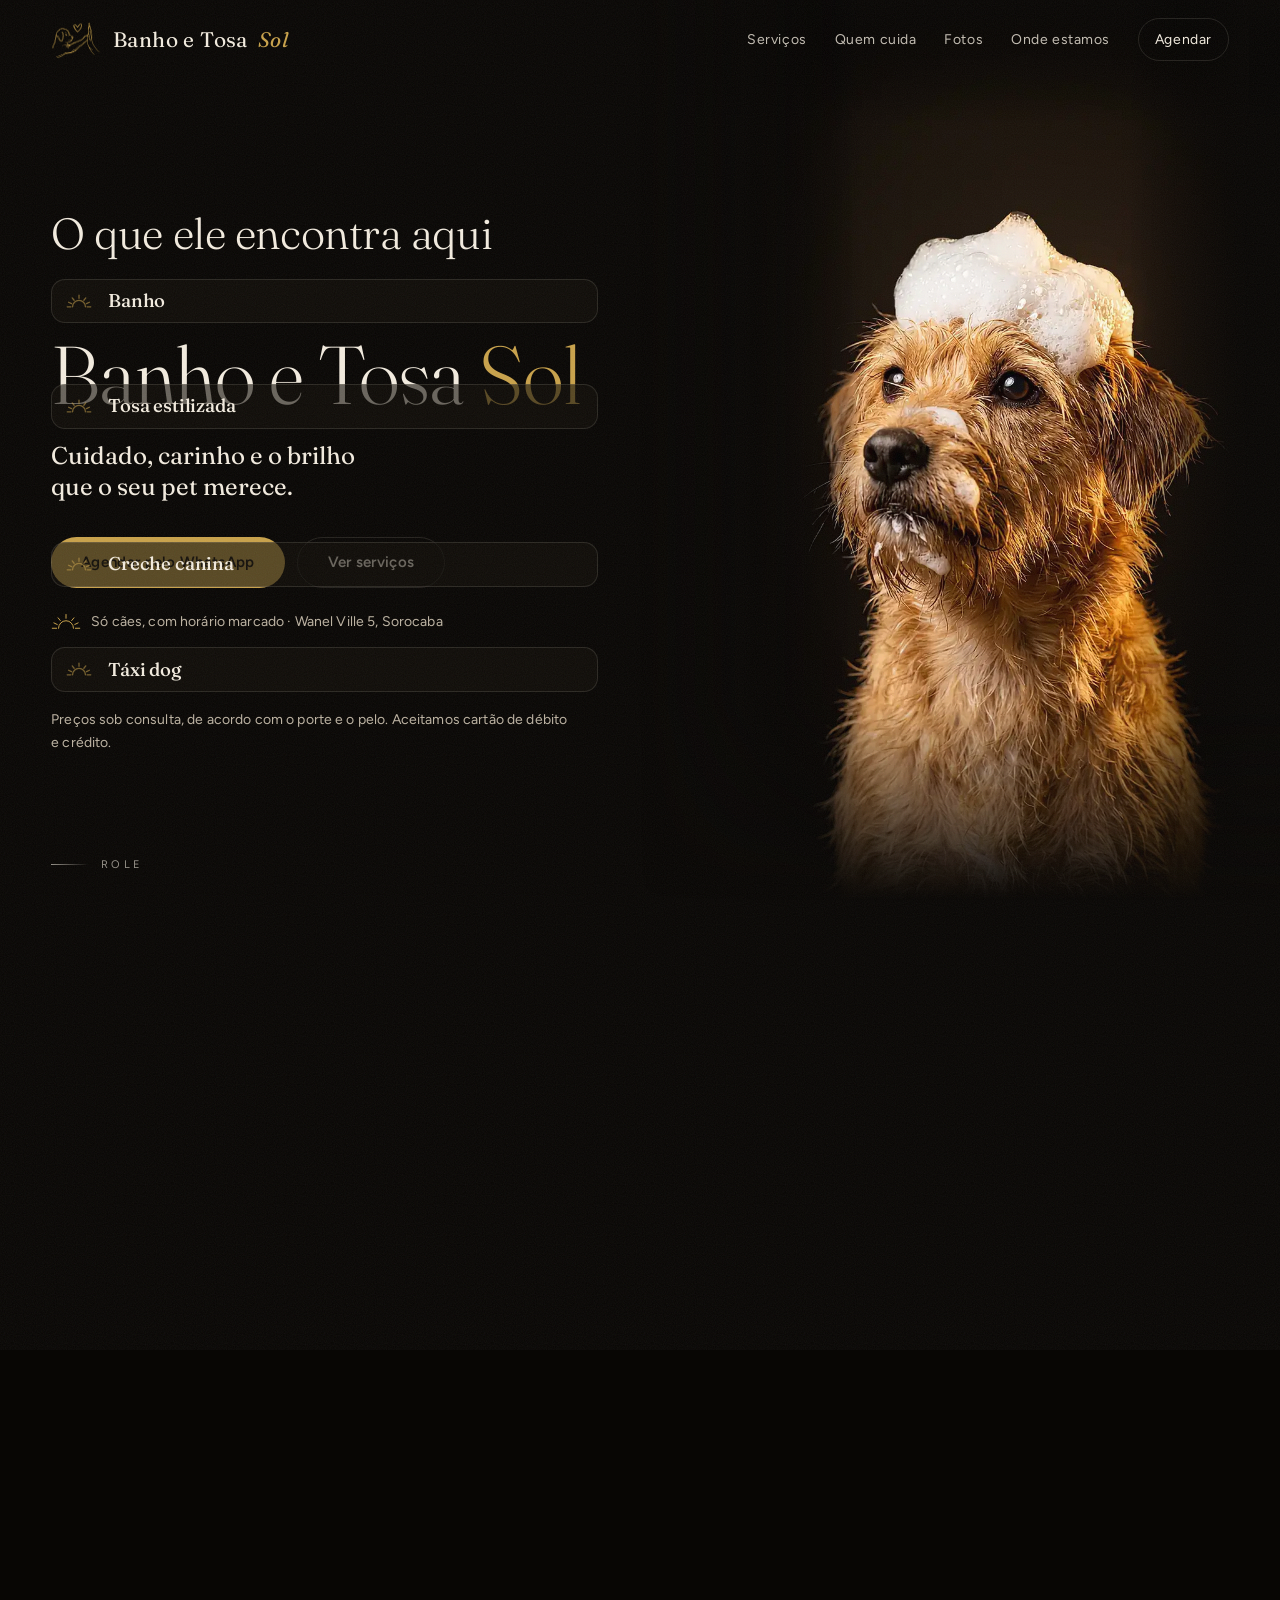
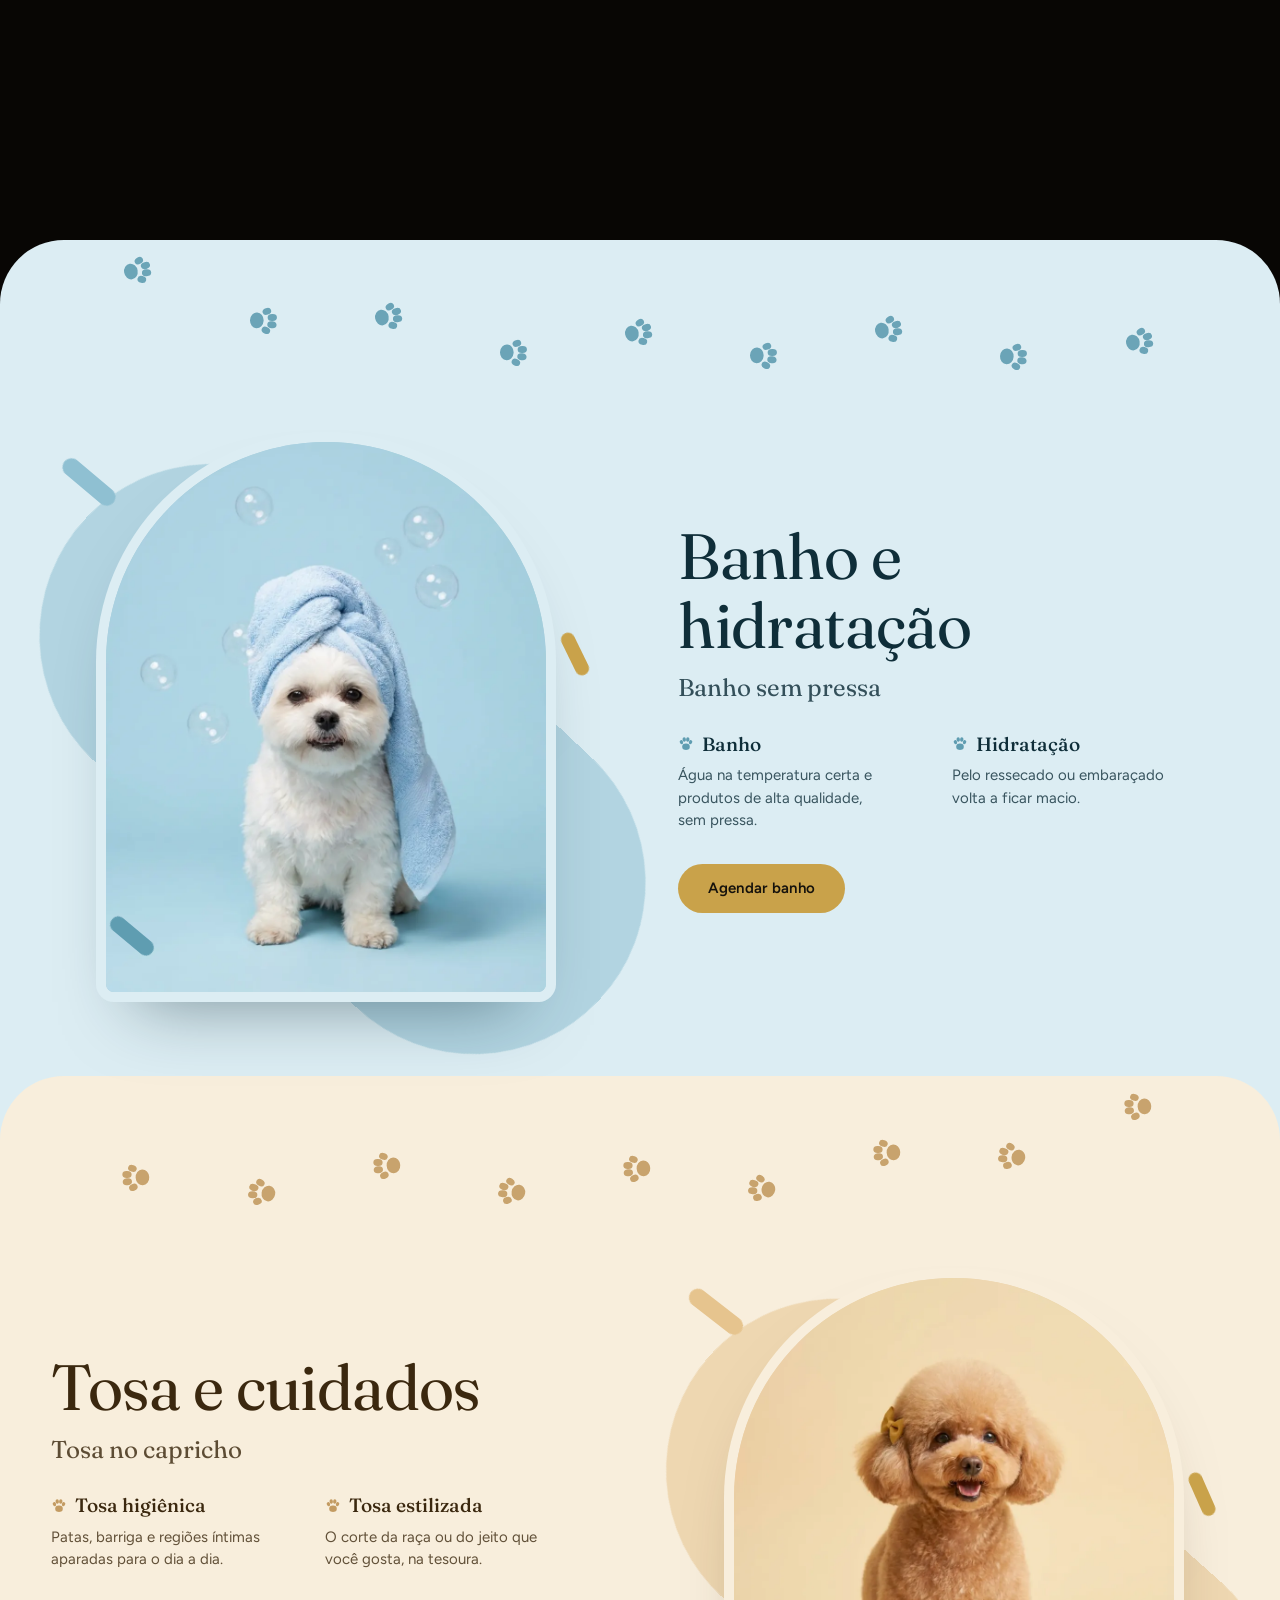
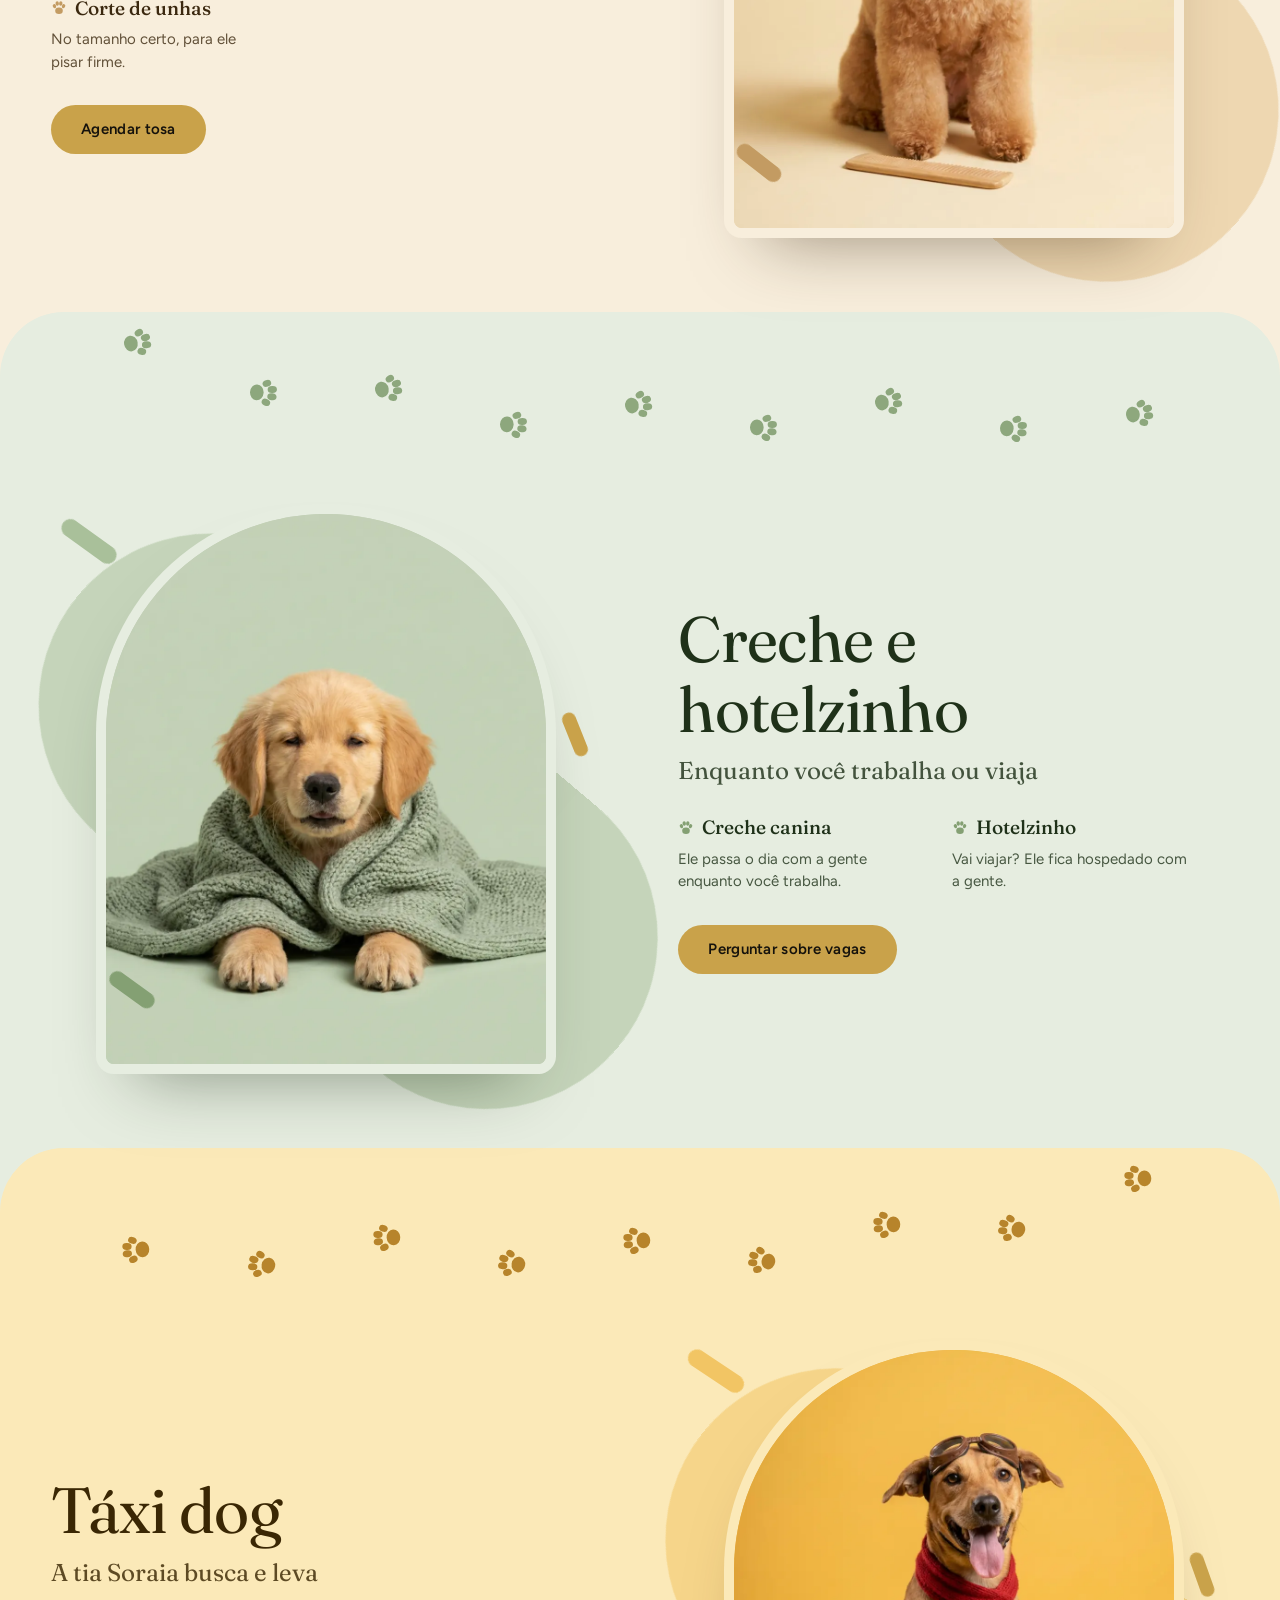
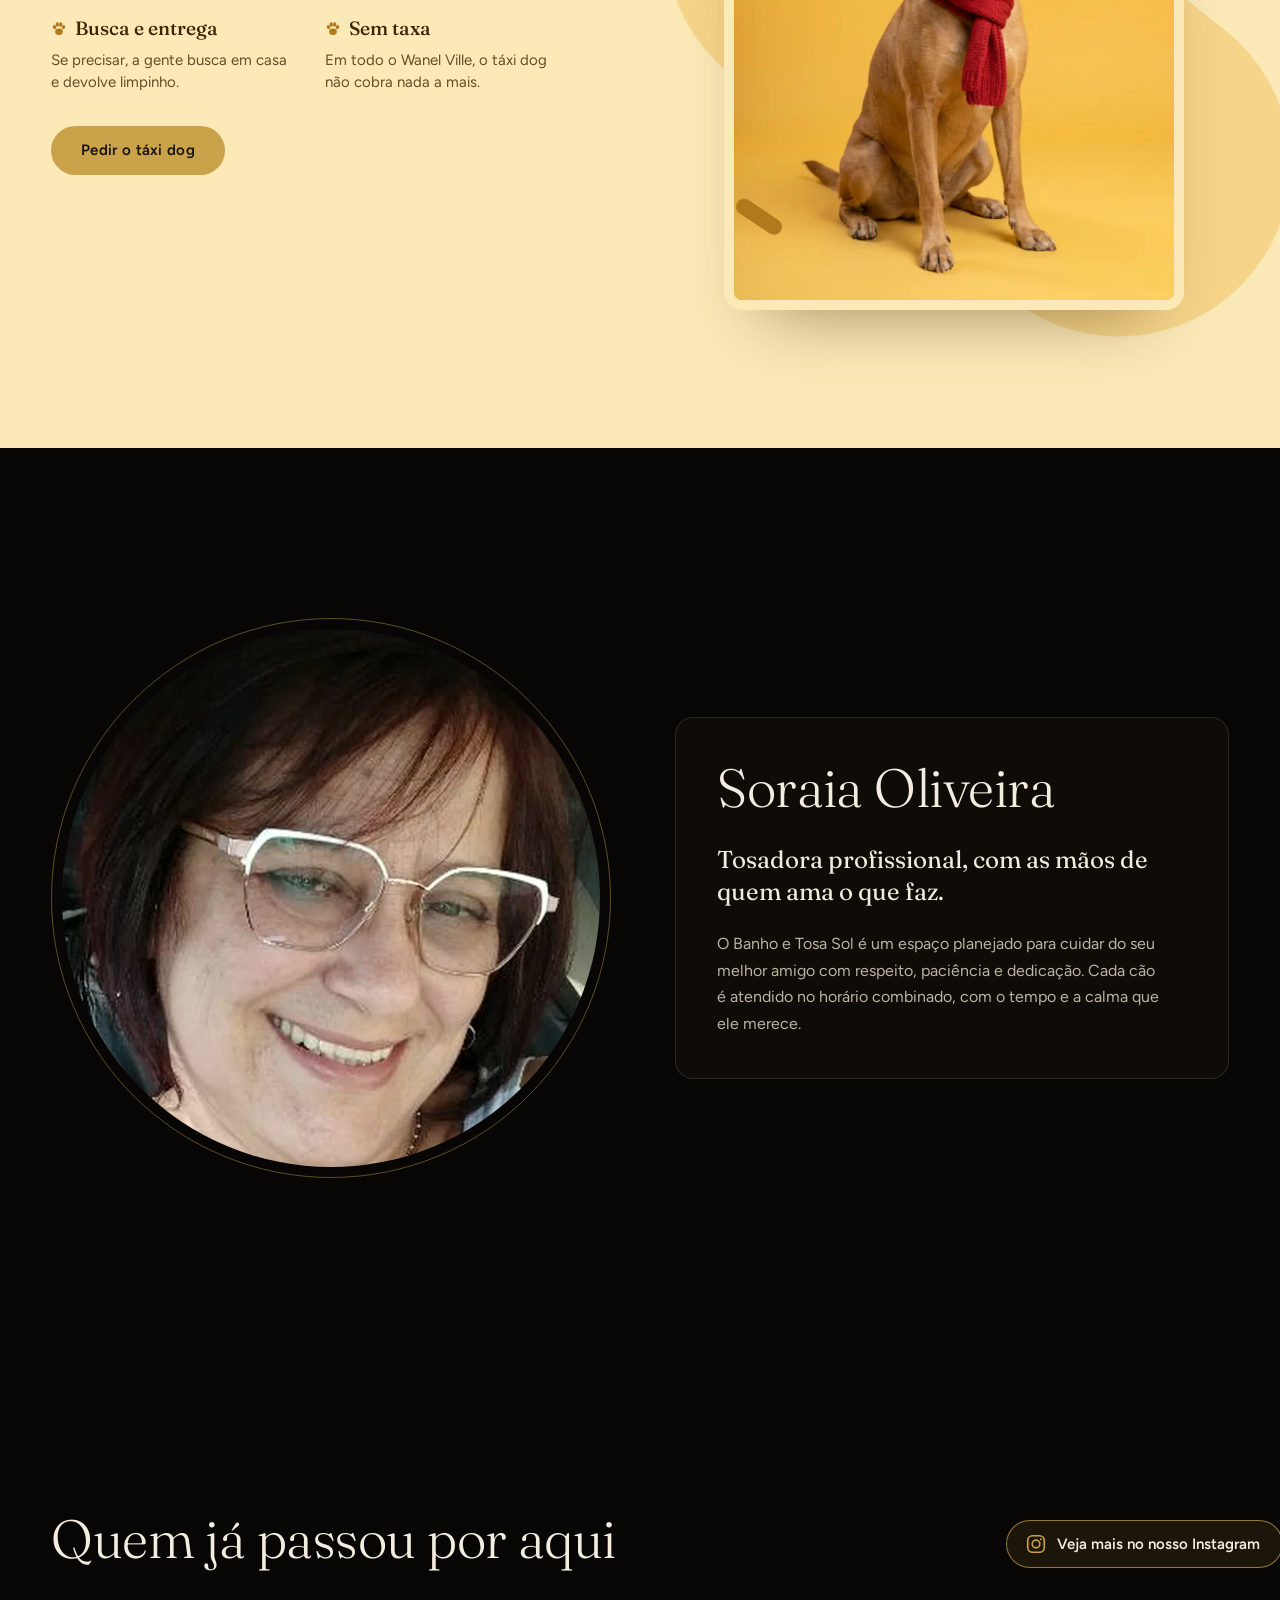
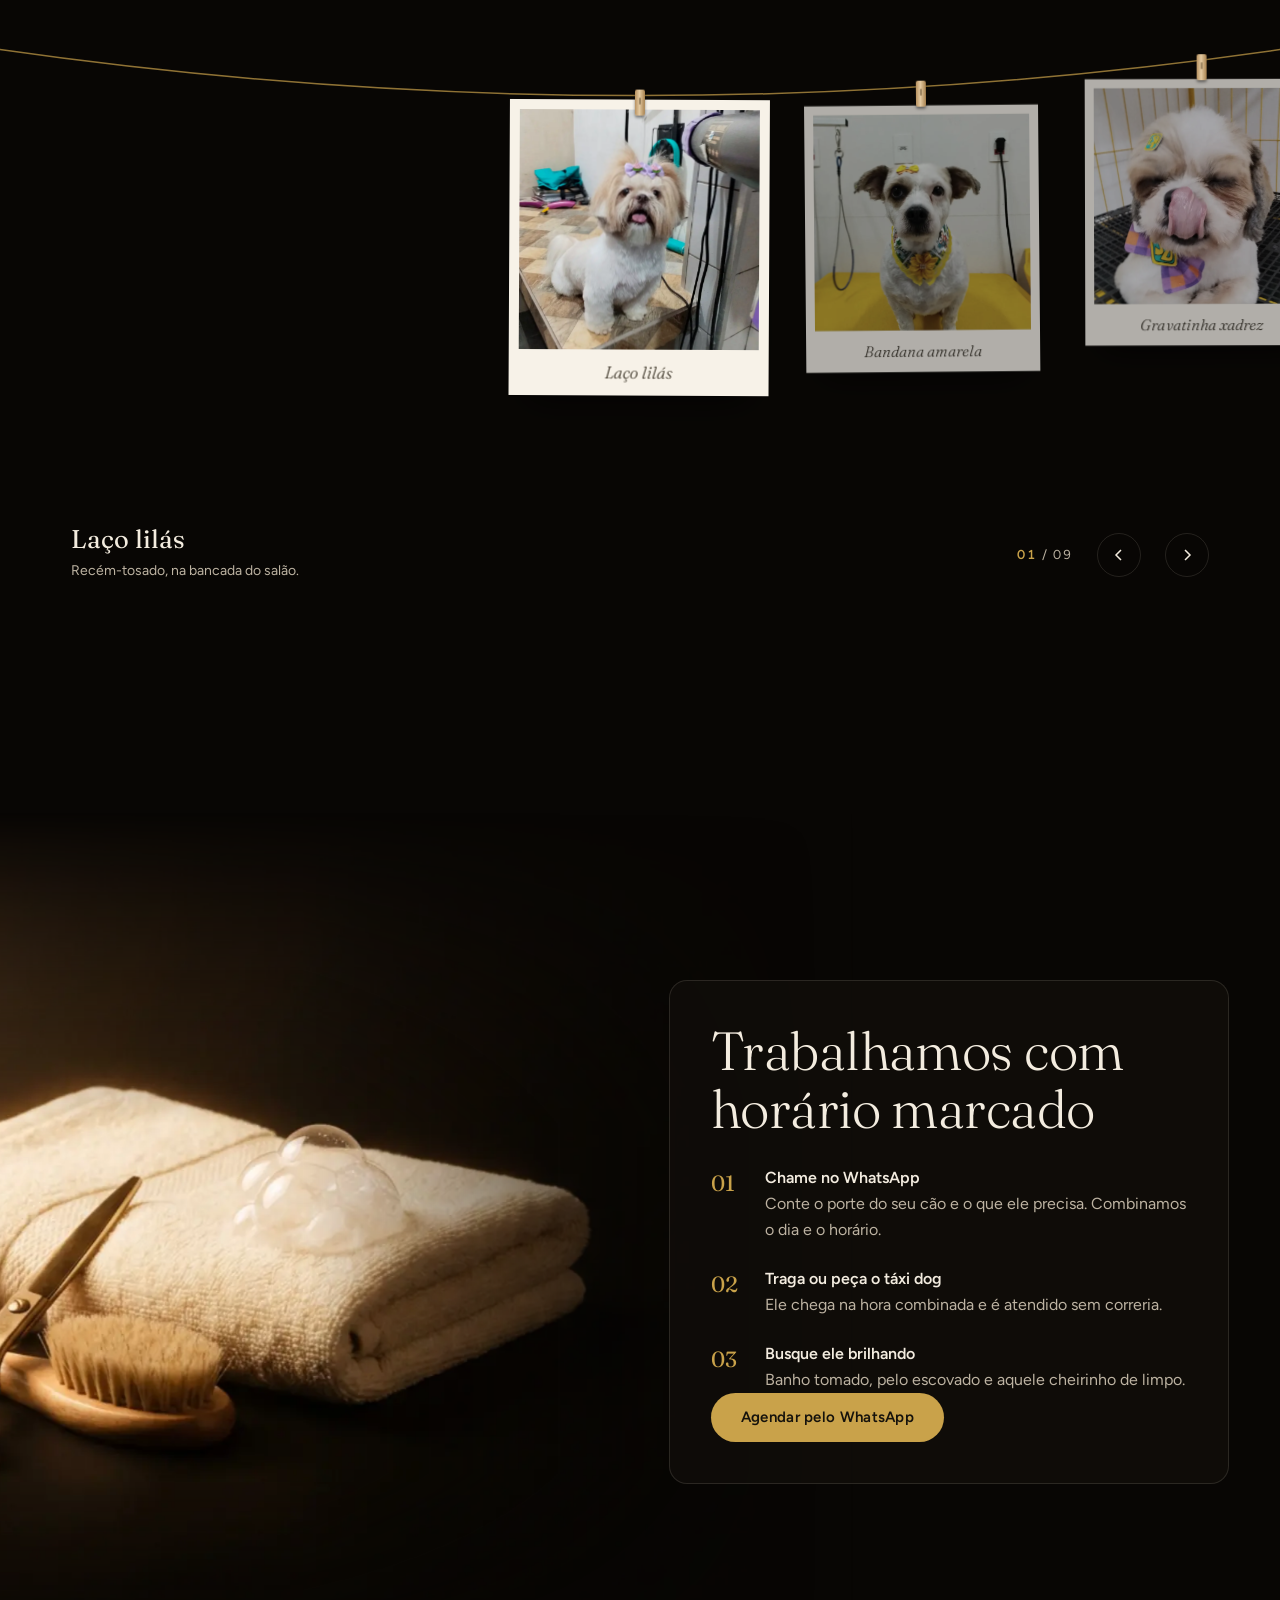
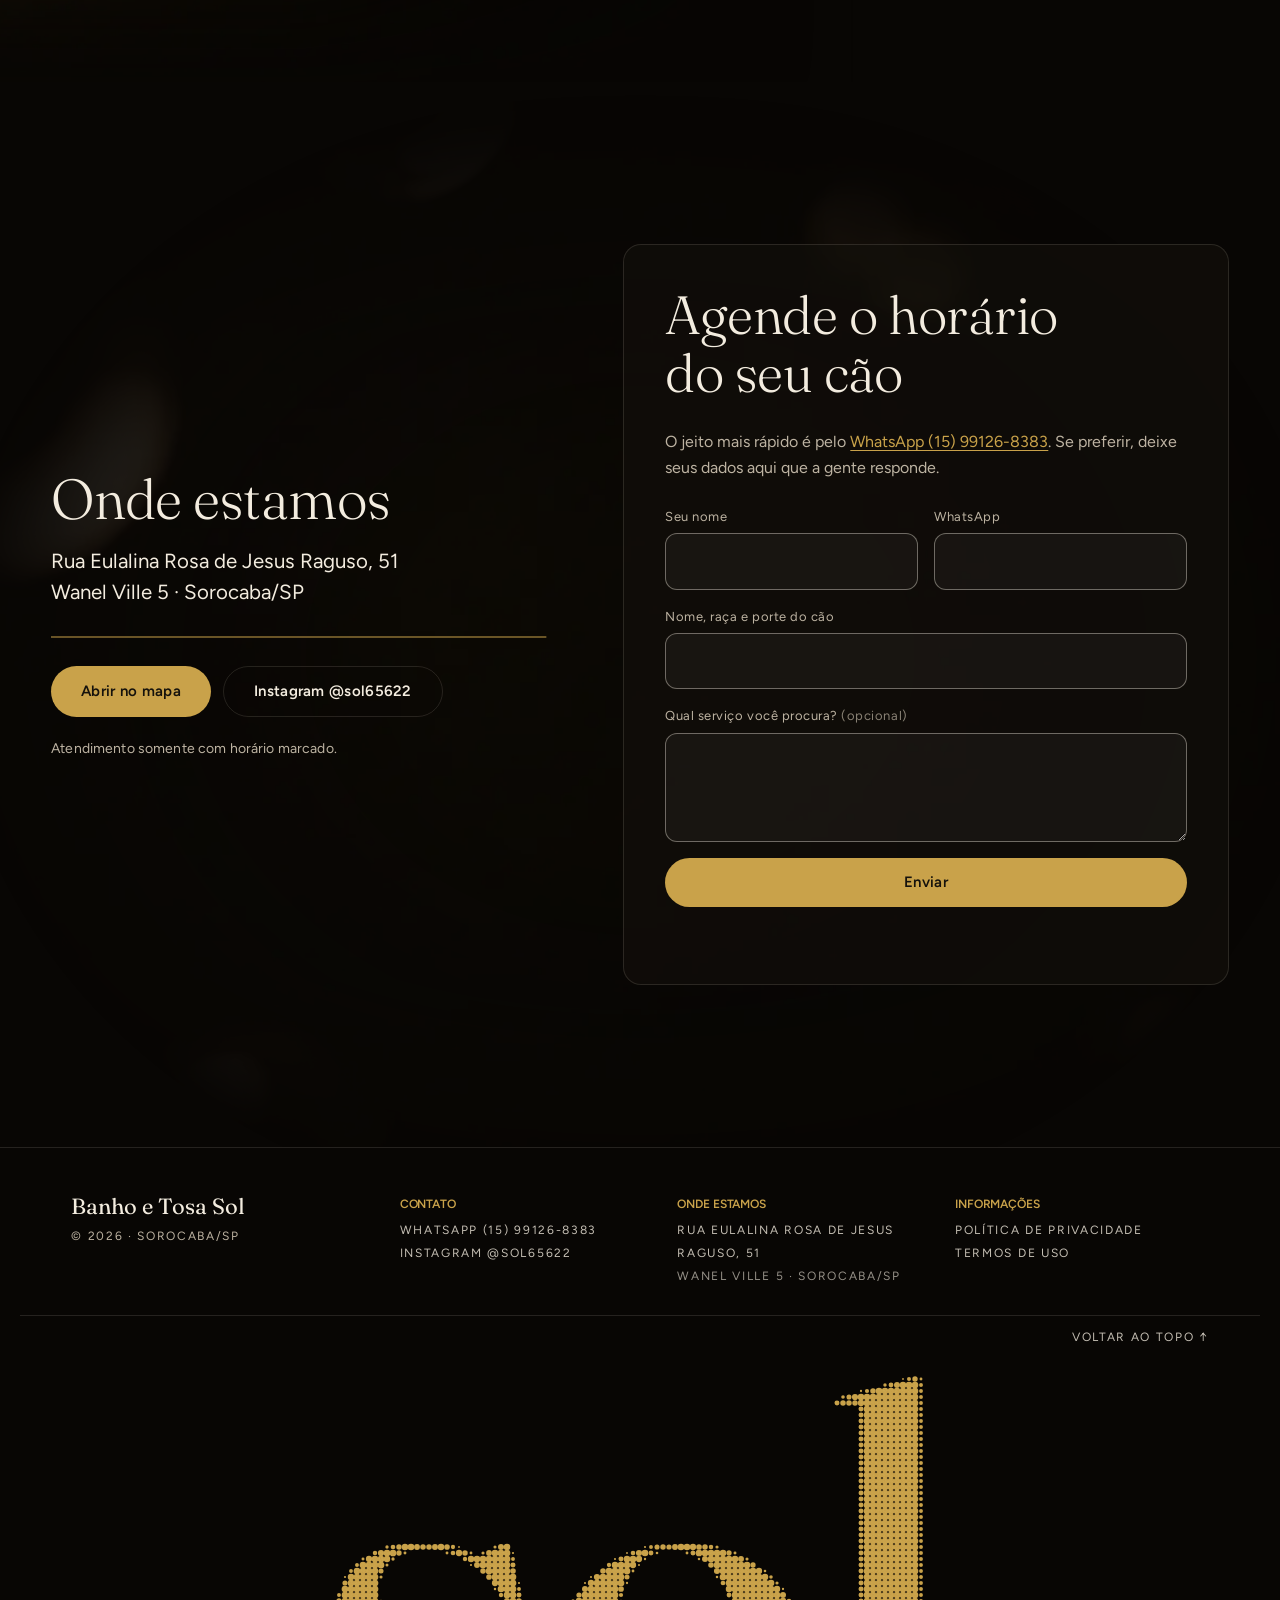
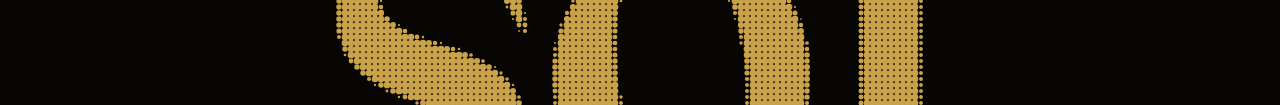
==== commit e189b667: "SEO: canonical, og, schema, sitemap e robots no subdomínio novo banhoetosasol.netlify.app -> banhoet" ====
--- a/index.html
+++ b/index.html
@@ -8,9 +8,9 @@
   <meta property="og:title" content="Banho e tosa para cães em Sorocaba | Banho e Tosa Sol">
   <meta property="og:description" content="Cuidado, carinho e o brilho que o seu pet merece. Banho e tosa para cães no Wanel Ville 5, Sorocaba.">
   <!-- Endereço do ar: se mudar de domínio, trocar aqui, no canonical e no og:image -->
-  <link rel="canonical" href="https://banhoetosasol.netlify.app/">
-  <meta property="og:url" content="https://banhoetosasol.netlify.app/">
-  <meta property="og:image" content="https://banhoetosasol.netlify.app/assets/img/og.jpg">
+  <link rel="canonical" href="https://banhoetosa.eduardotorres-dev.com.br/">
+  <meta property="og:url" content="https://banhoetosa.eduardotorres-dev.com.br/">
+  <meta property="og:image" content="https://banhoetosa.eduardotorres-dev.com.br/assets/img/og.jpg">
   <meta property="og:image:width" content="1200">
   <meta property="og:image:height" content="630">
   <meta property="og:type" content="website">
@@ -32,9 +32,9 @@
     "@type": "PetStore",
     "name": "Banho e Tosa Sol",
     "description": "Banho, tosa, hidratação, corte de unhas, creche, hotelzinho e táxi dog para cães, com horário marcado.",
-    "url": "https://banhoetosasol.netlify.app/",
-    "image": "https://banhoetosasol.netlify.app/assets/img/og.jpg",
-    "logo": "https://banhoetosasol.netlify.app/assets/logo-traco.png",
+    "url": "https://banhoetosa.eduardotorres-dev.com.br/",
+    "image": "https://banhoetosa.eduardotorres-dev.com.br/assets/img/og.jpg",
+    "logo": "https://banhoetosa.eduardotorres-dev.com.br/assets/logo-traco.png",
     "paymentAccepted": "Cartão de débito, cartão de crédito",
     "areaServed": "Sorocaba, SP",
     "telephone": "+55 15 99126-8383",
